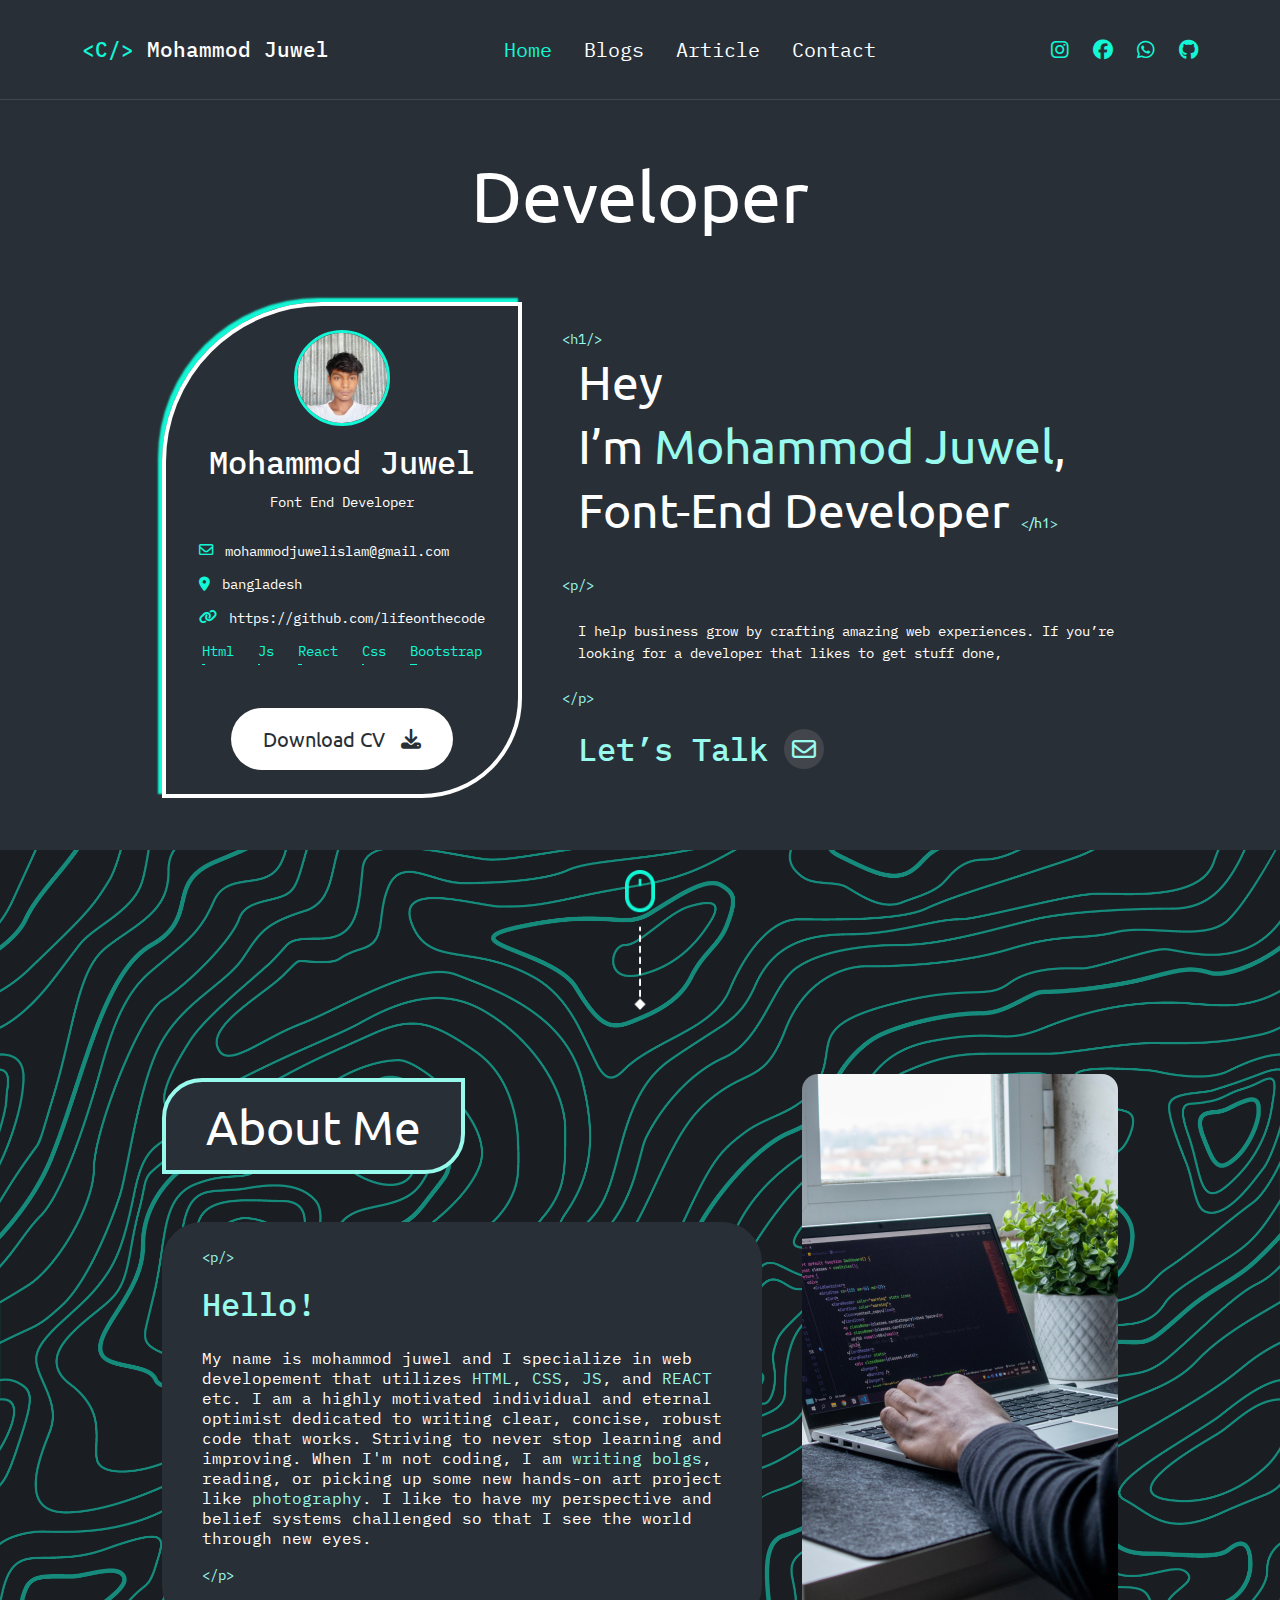
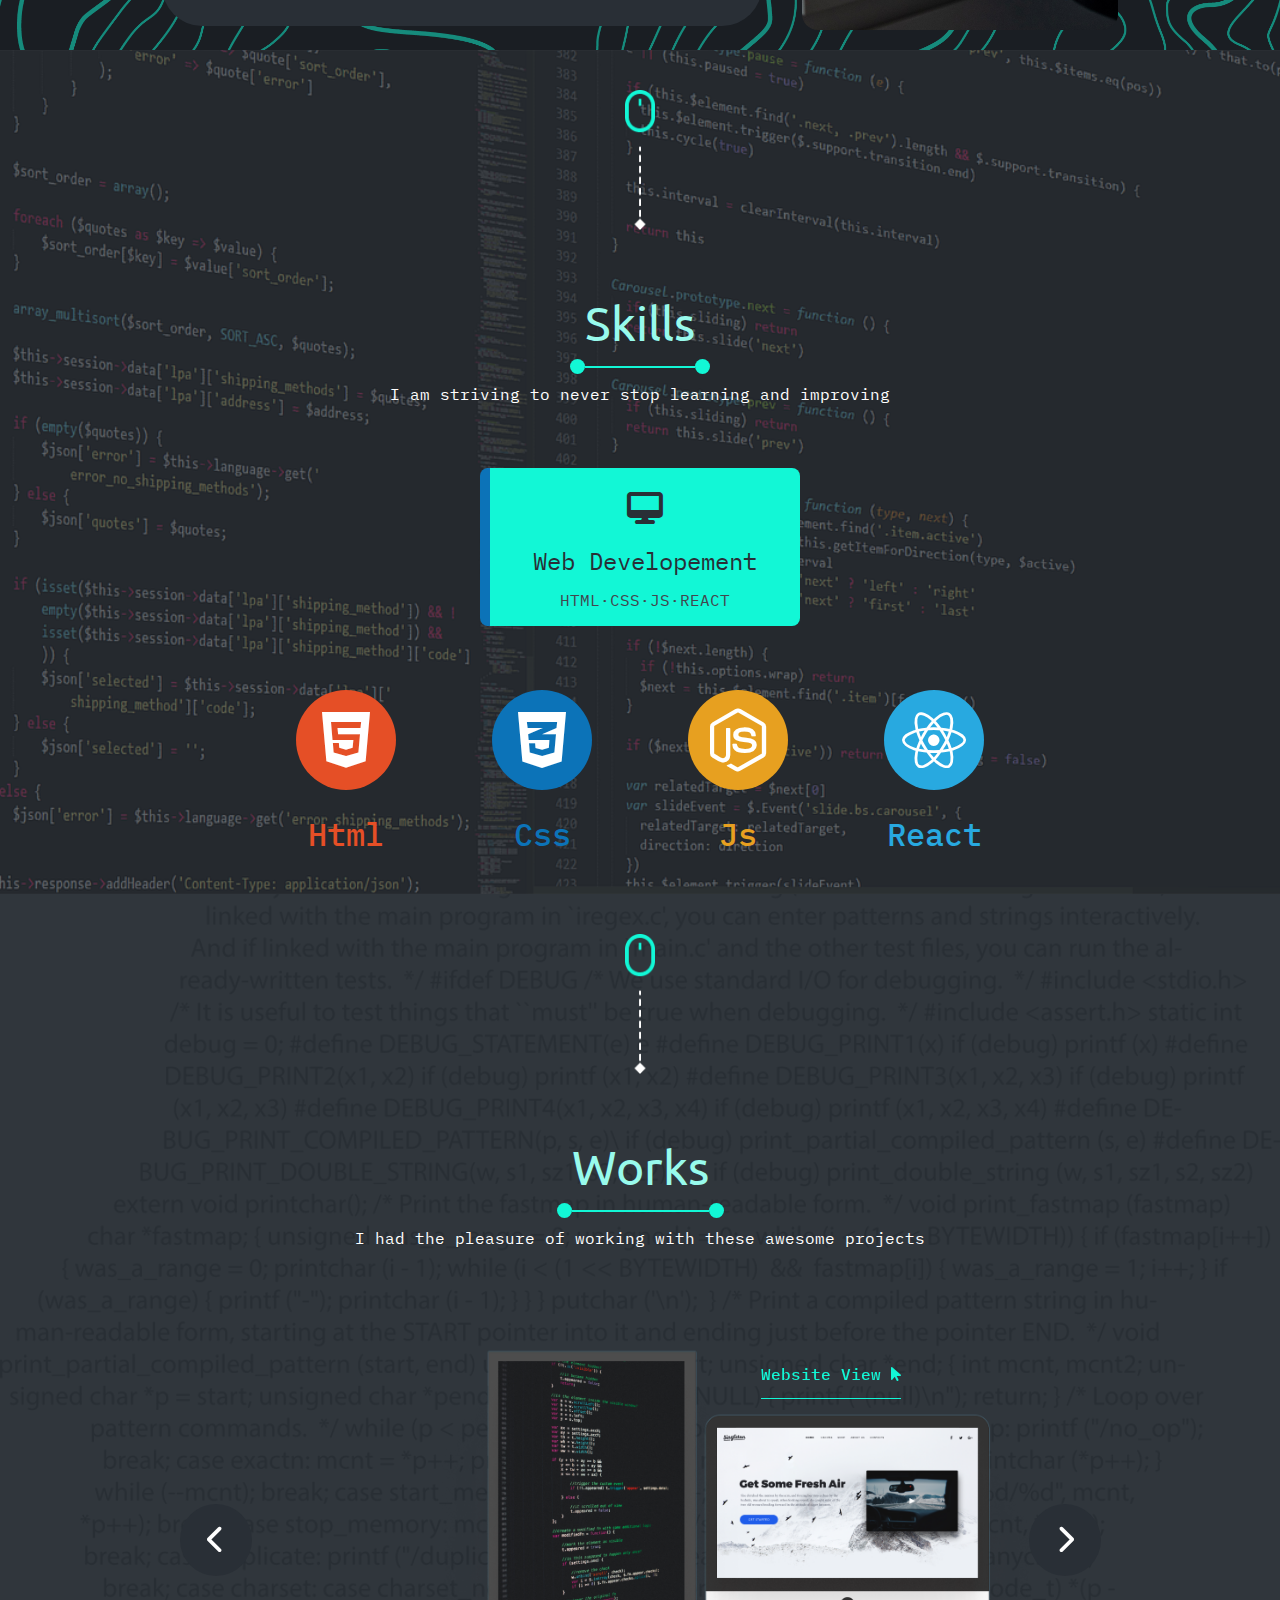
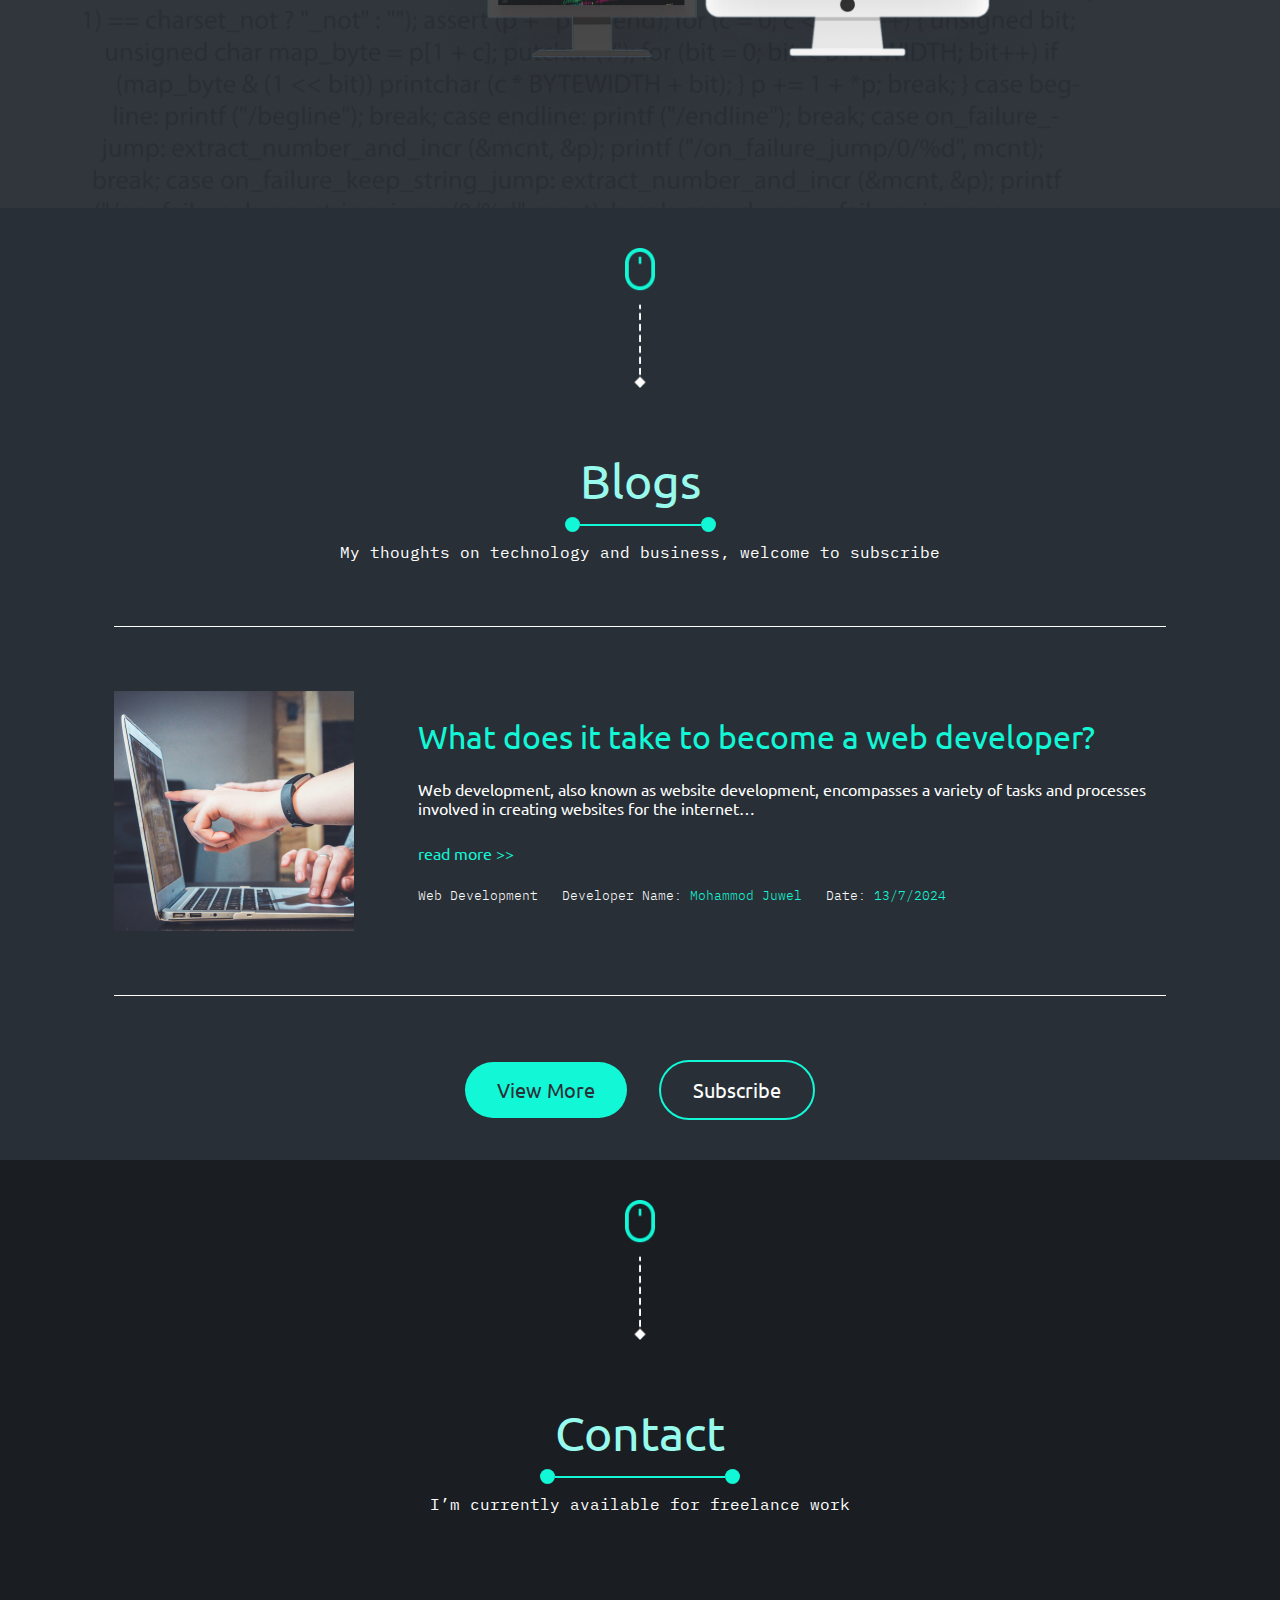
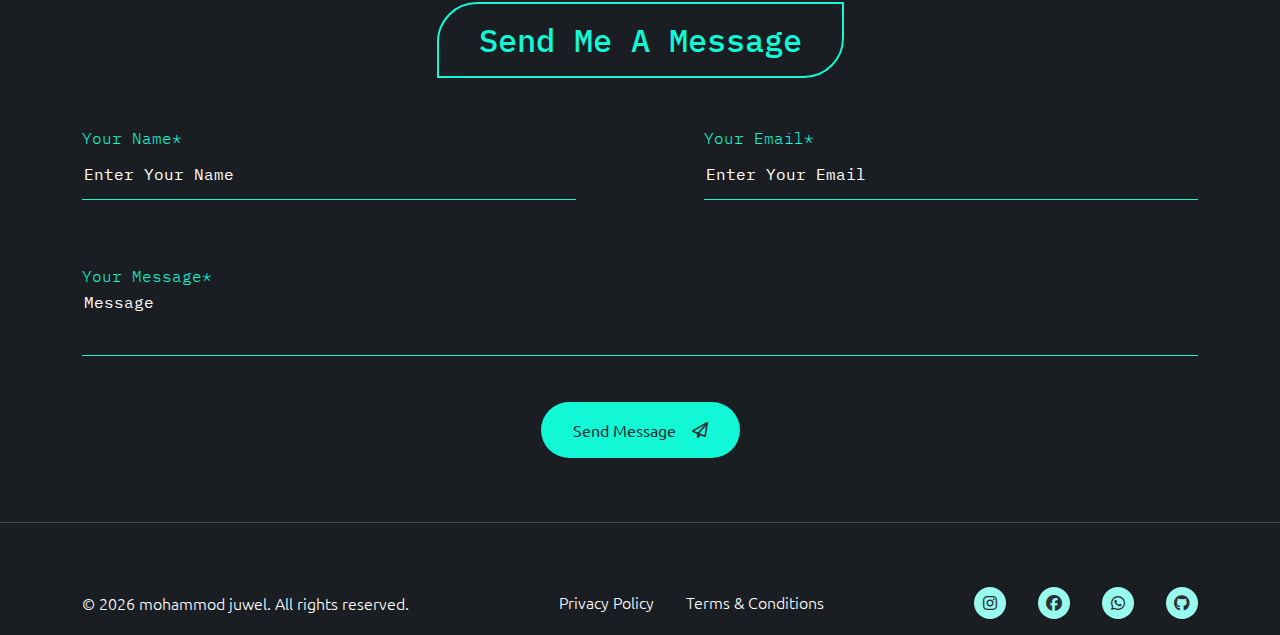
==== index.html @ 6b07f2af "article page created" ====
<!DOCTYPE html>
<html lang="en">
<head>
    <meta charset="UTF-8">
    <meta name="viewport" content="width=device-width, initial-scale=1.0">
    <title>lifeonthecode | home</title>

    <!-- css inlucde  -->
    <link rel="stylesheet" href="assets/css/bootstrap.min.css">
    <link rel="stylesheet" href="assets/css/fontawesome.min.css">
    <link rel="stylesheet" href="assets/css/owl.carousel.min.css">
    <link rel="stylesheet" href="assets/css/style.css">
    <link rel="stylesheet" href="assets/css/responsive.css">
</head>
<body>

    <!-- mobile menu  -->
    <div class="mobile_menu_container d-block d-md-none" id="moble_menu_container">
        <div class="menu">
            <button id="mobile_menu_close"><i class="fa-solid fa-xmark"></i></button>
            <nav>
                <menu class="mobile_menu">
                    <li><a href="index.html" class="nav_link">Home</a></li>
                    <li><a href="blog.html" class="nav_link">Blogs</a></li>
                    <li><a href="article.html" class="nav_link">Aticle</a></li>
                    <li><a href="contact.html" class="nav_link">Contact</a></li>
                </menu>
            </nav>
        </div>

        <div class="mobile_social_icons">
            <a href="#"><i class="fa-brands fa-instagram"></i> <span>instagram</span></a>
            <a href="#"><i class="fa-brands fa-facebook"></i> <span>facebook</span></a>
            <a href="#"><i class="fa-brands fa-whatsapp"></i> <span>whatsapp</span></a>
            <a href="#"><i class="fa-brands fa-github"></i> <span>github</span></a>
        </div>

    </div>


    <!-- header section  -->
    <header class="header_section">
        <div class="container">
            <div class="header_container d-flex align-items-center justify-content-between">
                <div class="logo">
                    <a href="index.html">&lt;c/&gt <span>mohammod juwel</span></a>
                </div>
                <!-- desktop menu  -->
                <nav class="d-none d-md-block">
                    <menu class="menu_items" id="menu_items">
                        <li><a href="index.html" class="nav_link">Home</a></li>
                        <li><a href="blog.html" class="nav_link">Blogs</a></li>
                        <li><a href="article.html" class="nav_link">Article</a></li>
                        <li><a href="contact.html" class="nav_link">Contact</a></li>
                    </menu>
                </nav>
        
                <!-- social icons  -->
                <div class="header_social_icons d-none d-lg-flex">
                    <a href="#"><i class="fa-brands fa-instagram"></i> </a>
                    <a href="#"><i class="fa-brands fa-facebook"></i></a>
                    <a href="#"><i class="fa-brands fa-whatsapp"></i></a>
                    <a href="#"><i class="fa-brands fa-github"></i></a>
                </div>

                <!-- menu bar icons  -->
                <div class="menu_bar d-block d-md-none">
                    <button id="menu_bar_icon"><i class="fa-solid fa-bars"></i></button>
                </div>
            </div>
        </div>

    </header>

    <main class="main_layout">

        <!-- banner section  -->
        <section class="banner_section">
            <div class="container">
                <div class="banner_header">
                    <h3>developer</h3>
                </div>

                <div class="banner_container ">
                    <!-- banner wrapper left  -->
                    <div class="banner_left_wrapper">
                        <div class="banner_dev_info">
                            <img src="assets/images/developer/mohammod.jpg" alt="">
                            <h4>mohammod juwel</h4>
                            <h5>Font End Developer</h5>
                        </div>

                        <div class="banner_dev_contact">
                            <ul>
                                <li><a href="#"><i class="fa-regular fa-envelope"></i> <span>mohammodjuwelislam@gmail.com</span></a></li>
                                <li><a href="#"><i class="fa-solid fa-location-dot"></i> <span>bangladesh</span></a></li>
                                <li><a href="#"><i class="fa-solid fa-link"></i> <span>https://github.com/lifeonthecode</span></a></li>
                            </ul>
                        </div>

                        <div class="banner_technology">
                            <ul>
                                <li>html</li>
                                <li>js</li>
                                <li>react</li>
                                <li>css</li>
                                <li>bootstrap</li>
                            </ul>
                        </div>
                        <button>Download CV <i class="fa-solid fa-download"></i></button>
                    </div>

                    <!-- banner wrpper right -->
                    <div class="banner_wrapper_right ">
                        <p>&lt;h1/&gt;</p>
                        <div class="banner_dev_right_info">
                            <h3>Hey <br>
                                I’m <span>mohammod juwel</span>,<br>
                                Font-End Developer <span class="h1_code">&lt;/h1&gt;</span>
                            </h3>
                        </div>
                        

                        <p>&lt;p/&gt;</p>
                        <div class="banner_dev_right_info">
                            <p>I help business grow by crafting amazing web experiences. If you’re looking for a developer that likes to get stuff done,</p>
                        </div>
                        <p>&lt;/p&gt;</p>

                        <a href="#">let’s talk <span><i class="fa-regular fa-envelope"></i></span></a>
                    </div>
                </div>
            </div>
        </section>

        <!-- about section  -->
        <section class="about_section">
            <div class="container">
                <div class="section_header">
                    <img src="assets/images/icon/Scroll.png" alt="">
                </div>
                <div class="about_container">
                    <div class="about_text_wrapper">
                        <button>about Me</button>
                        <div class="about_text_inner_wrapper">
                            <p>&lt;p/&gt;</p>
                            <h4>Hello! </h4>
                            <p class="about_description">
                                My name is mohammod juwel and I specialize in web developement that utilizes <span>HTML</span>, <span>CSS</span>, <span>JS</span>, and <span>REACT</span> etc.
                                I am a highly motivated individual and eternal optimist dedicated to writing clear, concise, robust code that works. Striving to never stop learning and improving.
                                When I'm not coding, I am <span>writing bolgs</span>, reading, or picking up some new hands-on art project like <span>photography</span>.
                                I like to have my perspective and belief systems challenged so that I see the world through new eyes.</p>
                                <p>&lt;/p&gt;</p>
                        </div>
                    </div>

                    <!-- about image  -->
                    <div class="about_image_wrapper">
                        <img src="assets/images/about/about.png" alt="about">
                    </div>
                </div>
            </div>
        </section>

        <!-- skills section  -->
        <section class="skill_section">
            <div class="container">
                <div class="section_header">
                    <img src="assets/images/icon/Scroll.png" alt="">
                </div>
                <div class="skill_container">
                    <div class="section_header_title">
                        <h3 class="section_title">Skills</h3>
                        <p class="section_description">I am striving to never stop learning and improving</p>
                    </div>

                    <div class="skill_dev_info">
                        <a href="#"><i class="fa-solid fa-desktop"></i></a>
                        <h4>web developement</h4>
                        <h5>HTML·CSS·JS·REACT</h5>
                    </div>

                    <div class="skill_technology">
                        <ul>
                            <li>
                                <a href="#"><i class="fa-brands fa-html5"></i></a>
                                <h4>html</h4>
                            </li>
                            <li>
                                <a href="#"><i class="fa-brands fa-css3-alt"></i></a>
                                <h4>css</h4>
                            </li>
                            <li>
                                <a href="#"><i class="fa-brands fa-node-js"></i></a>
                                <h4>js</h4>
                            </li>
                            <li>
                                <a href="#"><i class="fa-brands fa-react"></i></a>
                                <h4>react</h4>
                            </li>
                        </ul>
                    </div>
                </div>
            </div>
        </section>


        <!-- work section  -->
        <section class="work_section">
            <div class="container">
                <div class="section_header">
                    <img src="assets/images/icon/Scroll.png" alt="">
                </div>

                <div class="section_header_title">
                    <h3 class="section_title">Works</h3>
                    <p class="section_description">I had the pleasure of working with these awesome projects</p>
                </div>

                <!-- slider container  -->
                <div class="slider_container">
                    <div class="owl-carousel owl-theme">
                        <div class="item slider_item">
                            <img src="assets/images/work/desktop.png" alt="">
                            <a href="#">website view <i class="fa-solid fa-arrow-pointer"></i></a>
                        </div>
                        <div class="item slider_item">
                            <img src="assets/images/work/desktop.png" alt="">
                            <a href="#">website view <i class="fa-solid fa-arrow-pointer"></i></a>
                        </div>
                    </div>
                </div>
            </div>
        </section>

        <!-- blog section  -->
        <section class="blog_section">
            <div class="container">
                <div class="section_header">
                    <img src="assets/images/icon/Scroll.png" alt="">
                </div>

                <div class="section_header_title">
                    <h3 class="section_title">Blogs</h3>
                    <p class="section_description">My thoughts on technology and business, welcome to subscribe</p>
                </div>

                <div class="blog_container">
                    <div class="blog_wrapper">
                        <div class="blog_image">
                            <img src="assets/images/blog/blog.png" alt="">
                        </div>
                        <div class="blog_text">
                            <h4>What does it take to become a web developer?</h4>
                            <p>Web development, also known as website development, encompasses a variety of tasks and processes involved in creating websites for the internet…</p>
                            <a href="blog.html">read more >></a>
                            <div class="blog_dev_info">
                                <ul>
                                    <li>web development</li>
                                    <li>developer name: <span>mohammod juwel</span></li>
                                    <li>date: <span>13/7/2024</span></li>
                                </ul>
                            </div>
                        </div>
                    </div>

                    <div class="blog_btn_box">
                        <a href="blog.html">view more</a>
                        <button class="subscribe_btn">subscribe</button>
                    </div>
                </div>
            </div>
        </section>


        <!-- contact section  -->
        <section class="contact_section">
            <div class="container">
                <div class="section_header">
                    <img src="assets/images/icon/Scroll.png" alt="">
                </div>

                <div class="section_header_title">
                    <h3 class="section_title">Contact</h3>
                    <p class="section_description">I’m currently available for freelance work</p>
                </div>

                <div class="form_container">
                    <h3 class="form_title">Send me a message</h3>
                    <form action="">
                        <div class="input_container">
                            <div class="input_controller">
                                <label for="name">your name*</label>
                                <input type="text" id="name" placeholder="Enter your name">
                            </div>
                            <div class="input_controller">
                                <label for="email">your email*</label>
                                <input type="email" id="email" placeholder="Enter your email">
                            </div>
                        </div>
                        <div class="text_area">
                            <label for="message">your message*</label>
                            <textarea name="message" id="message" placeholder="message"></textarea>
                        </div>

                        <div class="submit_btn">
                            <button type="submit">send message <i class="fa-regular fa-paper-plane"></i></button>
                        </div>
                    </form>
                </div>
            </div>
        </section>

    </main>


    <!-- footer section  -->
    <footer class="footer_section">
        <div class="container">
            <div class="footer_container">
                <div class="footer_wrapper">
                    <p class="copyright">© <span id="current_year"></span> mohammod juwel. All rights reserved.</p>
                </div>

                <div class="footer_wrapper">
                    <div class="footer_menu">
                        <ul>
                            <li><a href="#">Privacy Policy</a></li>
                            <li><a href="#">Terms & Conditions</a></li>
                        </ul>
                    </div>
                </div>

                <div class="footer_wrapper">
                    <div class="footer_social_icons">
                        <a href="#"><i class="fa-brands fa-instagram"></i></a>
                        <a href="#"><i class="fa-brands fa-facebook"></i></a>
                        <a href="#"><i class="fa-brands fa-whatsapp"></i></a>
                        <a href="#"><i class="fa-brands fa-github"></i></a>
                    </div>
                </div>
            </div>
        </div>
    </footer>

    
</body>

<script src="assets/js/jquery-3.7.1.min.js"></script>
<script src="assets/js/bootstrap.bundle.min.js"></script>
<script src="assets/js/owl.carousel.min.js"></script>
<script src="assets/js/slider.js"></script>
<script src="assets/js/main.js"></script>
</html>
---- assets/css/style.css ----
/* google font  */
@import url('https://fonts.googleapis.com/css2?family=IBM+Plex+Mono:ital,wght@0,100;0,200;0,300;0,400;0,500;0,600;0,700;1,100;1,200;1,300;1,400;1,500;1,600;1,700&family=Ubuntu:ital,wght@0,300;0,400;0,500;0,700;1,300;1,400;1,500;1,700&display=swap');

ul, menu {
    list-style: none;
    padding: 0px;
    margin: 0px;
}

button {
    border: transparent;
    cursor: pointer;
    background-color: transparent;
}

a {
    text-decoration: none;
}

p, h1, h2, h3, h4, h5, h6 {
    margin: 0rem;
    padding: 0rem;
}



body {
    font-family: "IBM Plex Mono", monospace;
}

:root {
    /* color  */
    --color_1:#292F36;
    --color_2: #fff;
    --color_3:#98FAEC;
    --color_4:#12F7D6;
    --color_5:#98FAEC;
    --color_6:#E54F26;
    --color_7:#0C73B8;
    --color_8:#E7A020;

    /* font family  */
    --f_ubuntu:"Ubuntu", sans-serif;

    /* border color  */
    --bd_color_1:#43454D;

    /* padding  */
    --pt: 40px;
    --pb: 40px;
    --px: 80px;
    --py: 40px;
}


/* common css  */
.section_header {
    position: relative;
    z-index: 3;
    text-align: center;
    margin-bottom: 4rem;
}
.section_header img {
    width: auto;
    height: 140px;
    object-fit: cover;
}

.section_header_title {
    text-align: center;
    margin-bottom: 4rem;
    position: relative;
    z-index: 3;
}

.section_title {
    font-size: 3rem;
    font-weight: 400;
    font-family: var(--f_ubuntu);
    color: var(--color_3);
    text-transform: capitalize;
    line-height: 3.5rem;
    border-bottom: 2px solid var(--color_4);
    display: inline-block;
    padding-bottom: 1rem;
    position: relative;
    margin-bottom: 1rem;
}

.section_title::after {
    position: absolute;
    content: "";
    bottom: -8px;
    left: -15px;
    width: 15px;
    height: 15px;
    background-color: var(--color_4);
    border-radius: 100%;
}
.section_title::before {
    position: absolute;
    content: "";
    bottom: -8px;
    right: -15px;
    width: 15px;
    height: 15px;
    background-color: var(--color_4);
    border-radius: 100%;
    
}

.section_description {
    font-size: 1rem;
    font-weight: 400;
    color: var(--color_2);
    line-height: 1.25rem;
}

.subscribe_btn {
    padding: 1rem 2rem;
    border: 2px solid var(--color_4);
    border-radius: 2rem;
    font-size: 1.25rem;
    font-weight: 400;
    color: var(--color_2);
    text-transform: capitalize;
    line-height: 1.5rem;
    font-family: var(--f_ubuntu);
    display: inline-block;
}


/* mobile menu  */
.menu_bar button {
    font-size: 1.5rem;
    color: var(--color_2);
    cursor: pointer;
}

.mobile_menu_container {
    position: fixed;
    top: 0px;
    left: -500px;
    width: 0%;
    height: 100vh;
    background-color: var(--color_1);
    padding: 1.25rem;
    z-index: 17;
    transition: all .5s ease;
    overflow: hidden;
}

.mobile_menu_container.active {
    left: 0px;
    width: 100%;
    overflow: visible;
}

.menu button {
    position: absolute;
    top: 2rem;
    right: -5rem;
    font-size: 0rem;
    color: var(--color_2);
    cursor: pointer;
    padding: 1rem;
    animation: close 4s infinite;
    transition: all .3s;
    transition-delay: 2s;
    background-color: transparent;
    border: transparent;
}

.menu button.active {
    right: 1.25rem;
    font-size: 1.5rem;
}

@keyframes close {
    0% {
        color: var(--color_2);
    }
    10% {
        color: var(--color_3);
    }
    30% {
        color: var(--color_4);
    }
    50% {
        color: var(--color_5);
    }
    70% {
        color: var(--color_6);
    }
    80% {
        color: var(--color_7);
    }
    100% {
        color: var(--color_8);
    }
}

.mobile_menu  {
    border-bottom: 1px solid var(--color_2);
    padding-bottom: 1.5rem;
    margin-bottom: 2rem;
}

.mobile_menu li a {
    font-size: 1.25rem;
    font-weight: 400;
    color: var(--color_2);
    text-transform: capitalize;
    padding: 1rem 0rem;
    display: block;
}


.mobile_social_icons {
    display: flex;
    align-items: center;
    flex-wrap: wrap;
    gap: 1.5rem;
}
.mobile_social_icons a {
    font-size: 1.25rem;
    color: var(--color_4);
    display: inline-block;
    border-bottom: 1px solid var(--color_4);

}

.mobile_social_icons a span {
    color: var(--color_2);
    text-transform: capitalize;
}




/* header section  */
.header_section {
    position: sticky;
    top: 0px;
    left: 0px;
    width: 100%;
    height: 100px;
    background-color: var(--color_1);
    display: flex;
    align-items: center;
    z-index: 10;
    border-bottom: 1px solid var(--bd_color_1);
}



.header_section .logo a {
    font-size: 1.3rem;
    font-weight: 500;
    color: var(--color_4);
    text-transform: capitalize;
    display: block;
}
.header_section .logo a span {
    color: var(--color_2);
}


.menu_items {
    display: flex;
    align-items: center;
    column-gap: 2rem;
}
.menu_items li a {
    font-size: 1.25rem;
    font-weight: 400;
    color: var(--color_2);
    text-transform: capitalize;
    

}

.nav_link.active{
    color: var(--color_4);
}

.header_social_icons {
    display: flex;
    align-items: center;
    gap: 1.5rem;
}

.header_social_icons a {
    font-size: 1.25rem;
    color: var(--color_4);
    display: inline-block;
}


/* banner section  */
.banner_section {
    width: 100%;
    min-height: 750px;
    background-color: var(--color_1);
    display: flex;
    align-items: center;
}


.banner_header {
    text-align: center;
    margin-bottom: 4rem;
}
.banner_header h3 {
    font-size: 4.5rem;
    font-weight: 400;
    font-family: var(--f_ubuntu);
    color: var(--color_2);
    text-transform: capitalize;
}

.banner_container {
    padding: 0rem var(--px);
    display: grid;
    grid-template-columns: 360px auto;
    align-items: center;
    column-gap: 2.5rem;
}



.banner_left_wrapper {
    height: auto;
    padding: 1.5rem;
    border: 4px solid var(--color_2);
    border-radius: 160px 0px 100px 0px;
    box-shadow: -4px -4px 2px var(--color_4);
    display: flex;
    flex-direction: column;
    align-items: center;
    justify-content: center;
}

.banner_left_wrapper .banner_dev_info {
    margin-bottom: 2rem;
    text-align: center;
}

.banner_left_wrapper .banner_dev_info  img{
    width: 96px;
    height: 96px;
    object-fit: cover;
    border-radius: 100%;
    border: 3px solid var(--color_4);
}

.banner_left_wrapper .banner_dev_info h4 {
    font-size: 2rem;
    font-weight: 500;
    color: var(--color_2);
    line-height: 2.5rem;
    text-transform: capitalize;
    margin-top: 1rem;
}
.banner_left_wrapper .banner_dev_info h5 {
    font-size: .9rem;
    font-weight: 400;
    color: var(--color_2);
    line-height: .9rem;
    text-transform: capitalize;
    margin-top: .8rem;
}

.banner_dev_contact ul li a {
    font-size: .9rem;
    font-weight: 400;
    color: var(--color_4);
    line-height: 1.1rem;
    display: flex;
    align-items: center;
    column-gap: .8rem;
    margin-bottom: 1rem;
}
.banner_dev_contact ul li a span {
    color: var(--color_2);

}

.banner_dev_contact ul li:last-child a {
    margin-bottom: 0rem;
}

.banner_technology {
    margin-top: 1rem;
}

.banner_technology ul {
    display: flex;
    align-items: center;
    column-gap: 1.5rem;
    flex-wrap: wrap;
}

.banner_technology ul li {
    font-size: .9rem;
    font-weight: 400;
    color: var(--color_4);
    line-height: 1.1rem;
    display: flex;
    align-items: center;
    column-gap: .8rem;
    margin-bottom: 1rem;
    text-transform: capitalize;
    position: relative;
}

.banner_technology ul li::after {
    position: absolute;
    content: "";
    bottom: -5px;
    left: 0px;
    width: 10%;
    height: 1px;
    background-color: var(--color_4);
    transform-origin: left;
    animation: line 4s infinite;
}

@keyframes line {
    0% {
        width: 10%;
    }
    40% {
        width: 60%;
    }
    60% {
        width: 80%;
    }
    100% {
        width: 100%;
    }
}

.banner_left_wrapper button {
    font-size: 1.25rem;
    font-weight: 400;
    font-family: var(--f_ubuntu);
    color: var(--color_1);
    text-transform: capitalize;
    background-color: var(--color_2);
    padding: 1rem 2rem;
    border-radius: 2rem;
    display: flex;
    align-items: center;
    gap: 1rem;
    margin-top: 2rem;
} 


.banner_wrapper_right p {
    font-size: .9rem;
    font-weight: 400;
    color: var(--color_3);
}
.banner_wrapper_right p:nth-child(3) {
    margin-bottom: 1.5rem;
}


.banner_dev_right_info {
    padding-left: 1rem;
}

.banner_dev_right_info h3 {
    font-size: 3rem;
    font-weight: 400;
    font-family: var(--f_ubuntu);
    color: var(--color_2);
    text-transform: capitalize;
    line-height: 4rem;
    margin-bottom: 1.25rem;
}

.banner_dev_right_info h3 span {
    color: var(--color_3);
}
.banner_dev_right_info h3 span.h1_code {
    font-size: .9rem;
    font-weight: 400;
    color: var(--color_3);
    text-transform: lowercase;
}

.banner_dev_right_info p {
    font-style: 1rem;
    font-weight: 400;
    color: var(--color_2);
    list-style: 1.25rem;
    margin-bottom: 1.5rem;
}


.banner_wrapper_right a {
    font-size: 2rem;
    font-weight: 500;
    color: var(--color_3);
    text-transform: capitalize;
    list-style: 2.5rem;
    display: flex;
    align-items: center;
    column-gap: 1rem;
    margin-top: 1rem;
    padding-left: 1rem;
}

.banner_wrapper_right a span {
    display: block;
    width: 40px;
    height: 40px;
    border-radius: 100%;
    font-size: 1.5rem;
    background-color: #43454D;
    display: flex;
    align-items: center;
    justify-content: center;
}




/* about section  */
.about_section {
    width: 100%;
    min-height: 800px;
    background-color: #1A1E23;
    position: relative;
    display: flex;
    align-items: center;

}
.about_section::before {
    position: absolute;
    content: "";
    top: 0px;
    left: 0px;
    width: 100%;
    height: 100%;
    background-image: url('/assets/images/bg/bg_image_1.jpg.png');
    background-size: cover;
    background-position: center;
    background-repeat: no-repeat;
    opacity: .5;
    z-index: 2;

}



.about_container {
    display: grid;
    grid-template-columns: 600px auto;
    justify-content: space-between;
    align-items: center;
    column-gap: 2.5rem;
    padding: 0rem var(--px);
    position: relative;
    z-index: 3;
}

.about_text_wrapper button {
    font-size: 3rem;
    font-weight: 400;
    font-family: var(--f_ubuntu);
    color: var(--color_2);
    text-transform: capitalize;
    padding: 1rem 2.5rem;
    line-height: 3.5rem;
    border-radius: 40px 0px 40px 0px;
    background-color: var(--color_1);
    border: 4px solid var(--color_3);
}

.about_text_inner_wrapper {
    padding: 1.5rem 2.5rem;
    border-radius: 2.5rem;
    background-color: var(--color_1);
    margin-top: 3rem;
}

.about_text_inner_wrapper p {
    font-size: .9rem;
    font-weight: 400;
    color: var(--color_3);
    margin-bottom: 1rem;
}

.about_text_inner_wrapper h4 {
    font-size: 2rem;
    font-weight: 500;
    color: var(--color_3);
    text-transform: capitalize;
    margin-bottom: 1.5rem;
    line-height: 2.5rem;
}

.about_text_inner_wrapper p.about_description {
    font-size: 1rem;
    font-weight: 400;
    color: var(--color_2);
    line-height: 1.25rem;
}
.about_text_inner_wrapper p.about_description span {
    color: var(--color_3);
}


.about_image_wrapper img {
    min-height: 556px;
    width: 100%;
    object-fit: cover;
    border-radius: 1rem;
}




/* skill section  */
.skill_section {
    width: 100%;
    min-height: 830px;
    background-image: url('/assets/images/bg/skill_imag.jpg.jpg');
    background-size: cover;
    background-position: center;
    background-repeat: no-repeat;
    position: relative;
    display: flex;
    align-items: center;
    padding: var(--py) 0rem;
}
.skill_section::before {
    position: absolute;
    content: "";
    top: 0px;
    left: 0px;
    width: 100%;
    height: 100%;
    opacity: .7;
    background-color: #292F36;
    z-index: 2;

}


.skill_container {
    position: relative;
    z-index: 3;
    display: flex;
    flex-direction: column;
    justify-content: center;
    align-items: center;
}


.skill_dev_info {
    max-width: 320px;
    width: 100%;
    padding: 1rem 1.5rem;
    background-color: var(--color_4);
    border-radius: .5rem .5rem .5rem .5rem;
    display: flex;
    flex-direction: column;
    align-items: center;
    row-gap: .8rem;
    border-left: 10px solid var(--color_7);
    text-align: center;
}


.skill_dev_info a {
    font-size: 2rem;
    color: var(--color_1);
}
.skill_dev_info h4 {
    font-size: 1.5rem;
    font-weight: 400;
    color: var(--color_1);
    text-transform: capitalize;
    line-height: 2rem;
}
.skill_dev_info h5 {
    font-size: 1rem;
    font-weight: 400;
    color: #43454D;
    text-transform: capitalize;
    line-height: 1.25rem;
}

.skill_technology {
    margin-top: 4rem;
}

.skill_technology ul {
    display: flex;
    align-items: center;
    column-gap: 6rem;
}

.skill_technology ul li {
    display: flex;
    flex-direction: column;
    align-items: center;
    justify-content: center;
}

.skill_technology ul li a {
    width: 100px;
    height: 100px;
    background-color: var(--color_6);
    border-radius: 100%;
    display: block;
    font-size: 4rem;
    color: var(--color_2);
    display: flex;
    justify-content: center;
    align-items: center;
}

.skill_technology ul li:nth-child(2) a {
    background-color: var(--color_7);
}
.skill_technology ul li:nth-child(3) a {
    background-color: var(--color_8);
}
.skill_technology ul li:nth-child(4) a {
    background-color: #28A9E0;
}

.skill_technology ul li h4 {
    font-size: 2rem;
    font-weight: 500;
    color: var(--color_6);
    text-transform: capitalize;
    line-height: 2.5rem;
    margin-top: 1.5rem;
}

.skill_technology ul li:nth-child(2) h4 {
    color: var(--color_7);
}
.skill_technology ul li:nth-child(3) h4 {
    color: var(--color_8);
}
.skill_technology ul li:nth-child(4) h4 {
    color: #28A9E0;
}



/* work section  */
.work_section {
    width: 100%;
    min-height: 830px;
    background-image: url('/assets/images/bg/bg_image_2.jpg.png');
    background-size: cover;
    background-position: center;
    background-repeat: no-repeat;
    position: relative;
    display: flex;
    align-items: center;
    padding: var(--py) 0rem;

}
.work_section::before {
    position: absolute;
    content: "";
    top: 0px;
    left: 0px;
    width: 100%;
    height: 100%;
    opacity: 97%;
    background-color: #292F36;
    z-index: 2;

}


.slider_container {
    position: relative;
    z-index: 3;
}


.slider_container .owl-carousel.owl-theme.owl-loaded.owl-drag {
    max-width: 921px;
    margin: 0 auto;
}

.slider_container .owl-item.active {
    display: flex;
    justify-content: center;
    align-items: center;
}

.slider_container .slider_item {
    max-width: 620px;
    max-height: 432px;
    position: relative;
}

.slider_container .slider_item img {
    width: 100%;
    height: 100%;
}

.slider_container .slider_item  a {
    position: absolute;
    top: 50px;
    right: 35%;
    transform: translateX(50%);
    font-size: 1rem;
    font-weight: 500;
    color: var(--color_4);
    text-transform: capitalize;
    padding-bottom: .8rem;
    border-bottom: 1px solid var(--color_4);
}

.slider_container .owl-nav {
    display: flex;
    justify-content: space-between;
    align-items: center;
    position: absolute;
    top: 50%;
    left: 0px;
    transform: translatey(-50%);
    width: 100%;
}

.slider_container .owl-nav button {
    width: 72px;
    height: 72px;
    background: #292F36 !important;
    border-radius: 100%;
    font-size: 1.8rem !important;
    color: var(--color_2) !important;
}



/* blog section  */
.blog_section {
    width: 100%;
    min-height: 830px;
    background-color: var(--color_1);
    position: relative;
    display: flex;
    align-items: center;
    padding: var(--py) 0rem;

}

.blog_container {
    display: flex;
    flex-direction: column;
    align-items: center;
    justify-content: center;
}

.blog_wrapper {
    display: flex;
    align-items: center;
    gap: 4rem;
    padding: 4rem 0rem;
    border-top: 1px solid var(--color_2);
    border-bottom: 1px solid var(--color_2);
    max-width: 1052px;
    width: 100%;
}

.blog_text h4 {
    font-size: 2rem;
    font-weight: 400;
    font-family: var(--f_ubuntu);
    color: var(--color_4);
    line-height: 2.4rem;
    margin-bottom: 1.5rem;
}
.blog_text p {
    font-size: 1rem;
    font-weight: 400;
    font-family: var(--f_ubuntu);
    color: var(--color_2);
    line-height: 1.2rem;
    margin-bottom: 1.5rem;
}
.blog_text a {
    font-size: 1rem;
    font-weight: 400;
    font-family: var(--f_ubuntu);
    color: var(--color_4);
    line-height: 1.2rem;
    margin-bottom: 1.5rem;
    display: inline-block;
}

.blog_dev_info ul {
    display: flex;
    align-items: center;
    gap: 1.5rem;
}
.blog_dev_info ul li {
    font-size: .8rem;
    font-weight: 300;
    color: var(--color_2);
    line-height: 1rem;
    text-transform: capitalize;

}

.blog_dev_info ul li span {
    color: var(--color_4);
}


.blog_btn_box {
    display: flex;
    align-items: center;
    gap: 2rem;
    margin-top: 4rem;
}

.blog_btn_box a {
    padding: 1rem 2rem;
    border-radius: 2rem;
    background-color: var(--color_4);
    font-size: 1.25rem;
    font-weight: 400;
    color: var(--color_1);
    text-transform: capitalize;
    line-height: 1.5rem;
    font-family: var(--f_ubuntu);
    display: inline-block;
}




/* contact section  */
.contact_section {
    width: 100%;
    min-height: 830px;
    background-color: #1A1E23;
    position: relative;
    display: flex;
    align-items: center;
    padding: var(--py) 0rem;

}

.form_container {
    display: flex;
    flex-direction: column;
    justify-content: center;
    align-items: center;
}

.form_container form {
    max-width: 1120px;
    width: 100%;
}

.form_container .form_title {
    font-size: 2rem;
    font-weight: 500;
    color: var(--color_4);
    text-transform: capitalize;
    line-height: 2.5rem;
    padding: 1rem 2.5rem;
    border-radius: 2.5rem 0rem 2.5rem 0rem;
    border: 2px solid var(--color_4);
    margin-bottom: 3rem;
    margin-top: 1.5rem;
}

.input_container {
    display: grid;
    grid-template-columns: repeat(2, 1fr);
    align-items: center;
    column-gap: 8rem;
    margin-bottom: 4rem;
}


.input_controller label {
    font-size: 1rem;
    font-weight: 300;
    color: var(--color_4);
    text-transform: capitalize;
    display: block;
}
.input_controller input {
    font-size: 1rem;
    color: var(--color_2);
    border: transparent;
    background-color: transparent;
    outline: none;
    border-bottom:1px solid var(--color_4);
    width: 100%;
    height: 50px;
}
::placeholder {
    font-size: 1rem;
    color: var(--color_2);
    text-transform: capitalize;
}
:-moz-placeholder {
    font-size: 1rem;
    color: var(--color_2);
    text-transform: capitalize;
}


.text_area {
    width: 100%;
}
.text_area label {
    font-size: 1rem;
    font-weight: 300;
    color: var(--color_4);
    text-transform: capitalize;
    display: block;
}

.text_area textarea {
    font-size: 1rem;
    color: var(--color_2);
    border: transparent;
    background-color: transparent;
    outline: none;
    border-bottom: 1px solid var(--color_4);
    width: 100%;
    height: 68px;
    resize: none;
}

.submit_btn {
    display: flex;
    align-items: center;
    justify-content: center;
    margin-top: 2.5rem;
    margin-bottom: 1.5rem;
}

.submit_btn button {
    font-size: var(--color_1);
    font-weight: 400;
    font-family: var(--f_ubuntu);
    color: var(--color_1);
    line-height: 1.5rem;
    text-transform: capitalize;
    background-color: var(--color_4);
    padding: 1rem 2rem;
    border-radius: 2rem;
    display: flex;
    align-items: center;
    gap: 1rem;
}




/* footer section  */
.footer_section {
    background-color: #1A1E23;
    padding: 4rem 0rem 1rem 0rem;
    border-top: 1px solid #43454D;
}

.footer_container {
    /* display: grid;
    grid-template-columns: repeat(3 ,1fr); */
    display: flex;
    align-items: center;
    justify-content: space-between;
}

.copyright {
    font-size: 1rem;
    font-weight: 300;
    font-family: var(--f_ubuntu);
    color: var(--color_2);
}


.footer_menu ul {
    display: flex;
    align-items: center;
    gap: 2rem;
}

.footer_menu ul li a {
    font-size: 1rem;
    font-weight: 300;
    font-family: var(--f_ubuntu);
    color: var(--color_2);
    text-transform: capitalize;
}

.footer_social_icons {
    display: flex;
    align-items: center;
    gap: 2rem;
}

.footer_social_icons a {
    font-size: 1rem;
    color: var(--color_1);
    padding: .5rem;
    background-color: var(--color_3);
    border-radius: 3rem;
    width: 2rem;
    height: 2rem;
    display: flex;
    align-items: center;
    justify-content: center;
}
---- assets/css/responsive.css ----
/* // X-Large devices (large desktops, less than 1400px) */
@media (max-width: 1399.98px) {
    
}


/* // Large devices (desktops, less than 1200px) */
@media (max-width: 1199.98px) {

}

/* // Medium devices (tablets, less than 992px) */
@media (max-width: 991.98px) {
    .banner_section {
        padding: 2.5rem 0rem;
    }
    .banner_container {
        padding: 0rem 0rem;
        grid-template-columns: repeat(1, 1fr);
        justify-content: center;
        align-items: center;
        row-gap: 2.5rem;
    }

    .banner_left_wrapper {
        margin: 0rem auto;
        min-width: 500px;
    }

    .footer_container {
        justify-content: center;
        flex-wrap: wrap;
        row-gap: 1.5rem;
    }
}



/* // Small devices (landscape phones, less than 768px) */
@media (max-width: 767.98px) { 
    .banner_section {
        padding: 2.5rem 0rem;
    }
    .banner_container {
        padding: 0rem 0rem;
        grid-template-columns: repeat(1, 1fr);
        justify-content: center;
        align-items: center;
        row-gap: 2.5rem;
    }

    .banner_left_wrapper {
        margin: 0rem auto;
        min-width: 100%;
    }

    .about_section {
        padding: 2.5rem 0rem ;
    }
    .about_container {
        grid-template-columns: repeat(1, 1fr);
        justify-content: center;
        row-gap: 2.5rem;
        padding: 0rem;
    }

    .skill_technology ul {
        flex-wrap: wrap;
        row-gap: 2rem;
        justify-content: center;
    }

    .blog_wrapper {
        flex-direction: column;
    }

    .blog_image {
        width: 100%;
    }
    .blog_image img {
        width: 100%;
        height: 100%;
        object-fit: cover;
    }

    .slider_container .owl-nav button {
        width: 45px !important;
        height: 45px !important;
        font-size: 1.25rem !important;
    }

    .footer_container {
        justify-content: center;
        flex-direction: column;
        row-gap: 1.5rem;
    }
}


/* // X-Small devices (portrait phones, less than 576px) */
@media (max-width: 575.98px) { 

    .section_header {
        margin-bottom: 3rem;
    }

    .section_header_title {
        margin-bottom: 3rem;
    }


    .banner_section {
        padding: 2.5rem 0rem;
    }
    .banner_container {
        grid-template-columns: repeat(1 ,1fr);
    }

    .banner_left_wrapper {
        padding: .8rem;
        margin: 0rem auto 2.5rem auto;
        min-width: min-content;
    }

    .banner_header h3 {
        font-size: 3.5rem;
        font-weight: 400;
    }

    .about_section {
        padding: 2.5rem 0rem;
    }
    .about_container {
        grid-template-columns: repeat(1 ,1fr);
        padding: 0rem;
    }

    .about_text_inner_wrapper {
        margin-bottom: 2.5rem;
    }

    .skill_technology ul {
        flex-wrap: wrap;
        row-gap: 2rem;
        justify-content: center;
    }


    .slider_container .slider_item  a {
        top: 16px;
        right: 32%;
    }


    .slider_container .owl-nav button {
        width: 40px;
        height: 40px;
        font-size: 1rem !important;
    }


    .work_section {
        width: 100%;
        min-height: auto;
    }

    .blog_wrapper {
        flex-direction: column;
    }

    .blog_image {
        width: 100%;
    }
    .blog_image img {
        width: 100%;
        height: 100%;
        object-fit: cover;
    }

    .blog_dev_info ul {
        align-items: start;
        flex-direction: column;
        row-gap: 1rem;
    }

    .blog_btn_box {
        flex-wrap: wrap;
        row-gap: 1.5rem;
        justify-content: center;
    }
    .blog_btn_box a {
        display: block;
        width: 100%;
        text-align: center;
    }
    .blog_btn_box button {
        display: block;
        width: 100%;
    }


    .form_container .form_title {
        font-size: 1.2rem;
    }

    .input_container {
        grid-template-columns: repeat(1, 1fr);
    }

    .input_controller {
        margin-bottom: 1rem;
    }
    .input_controller:last-child {
        margin-bottom: 0rem;
    }

    .footer_container {
        flex-direction: column;
        row-gap: 1rem;
    }

    .copyright {
        text-align: center;
    }
}
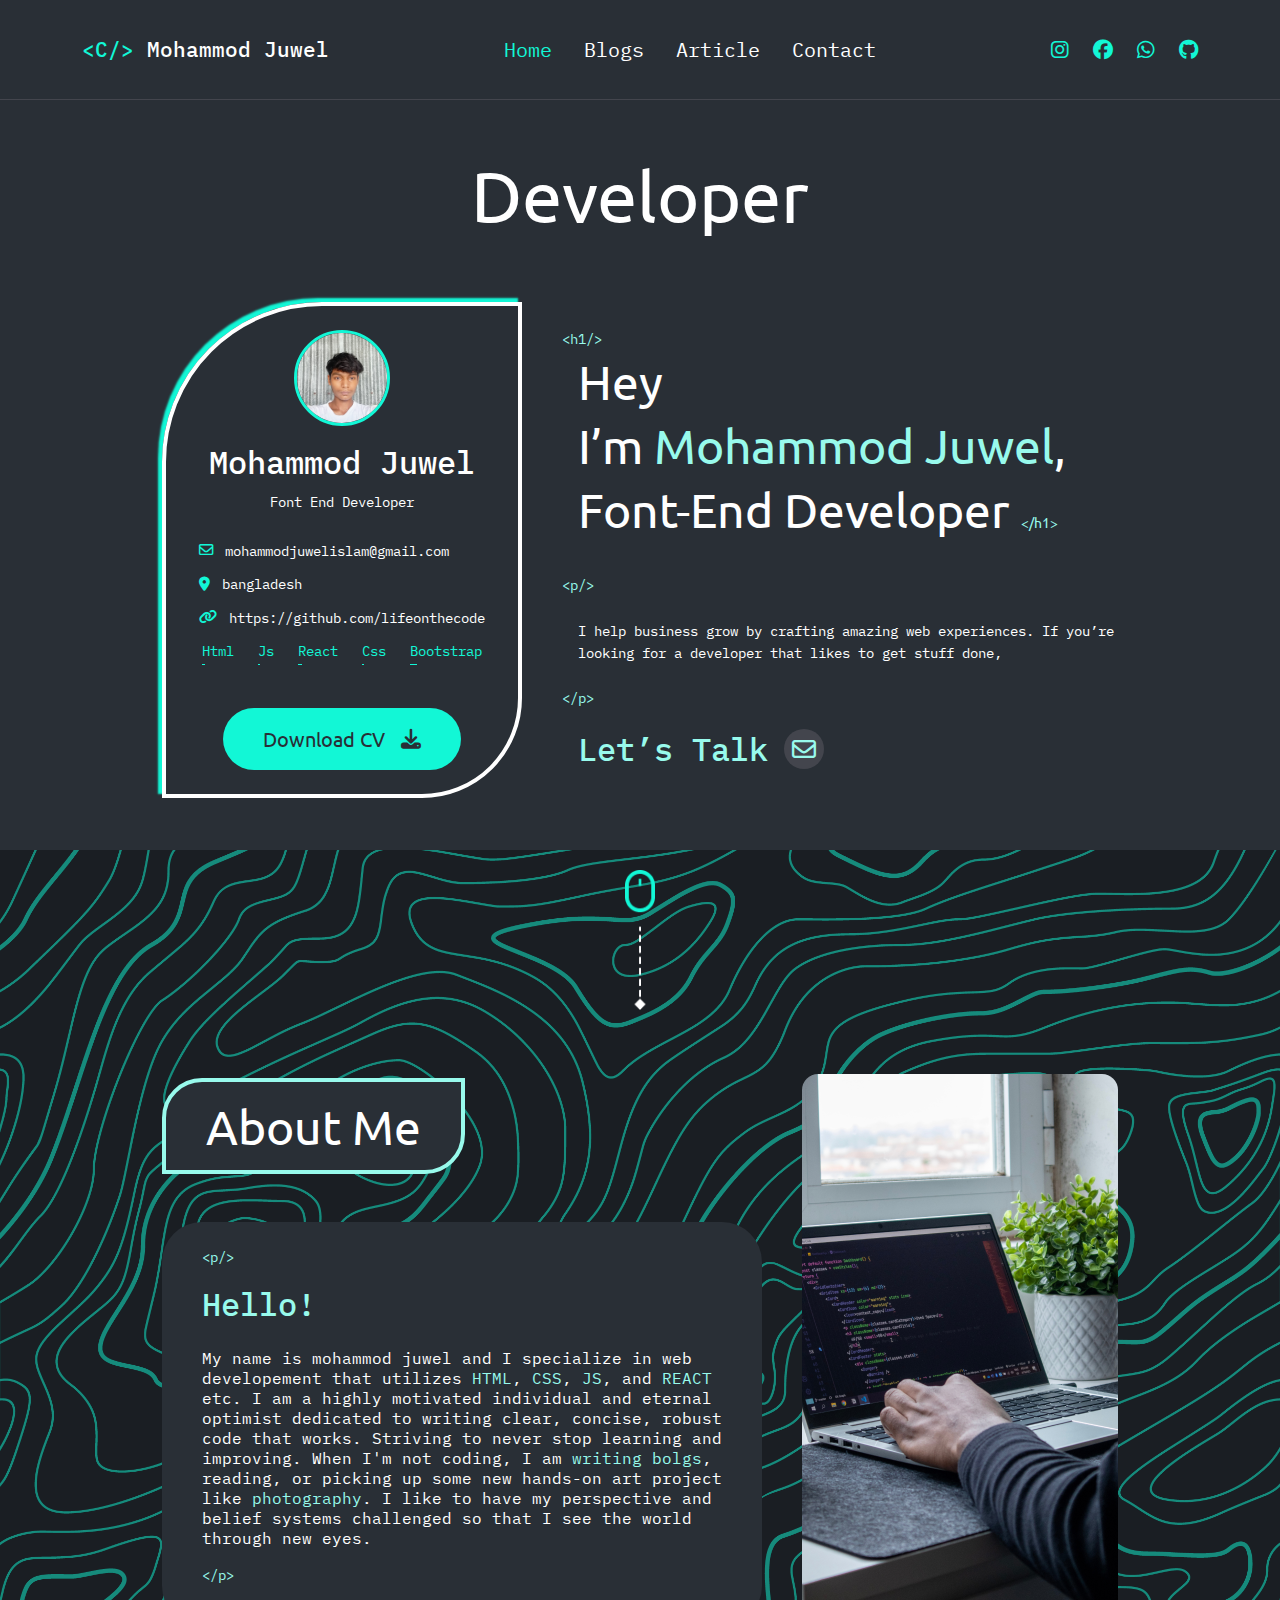
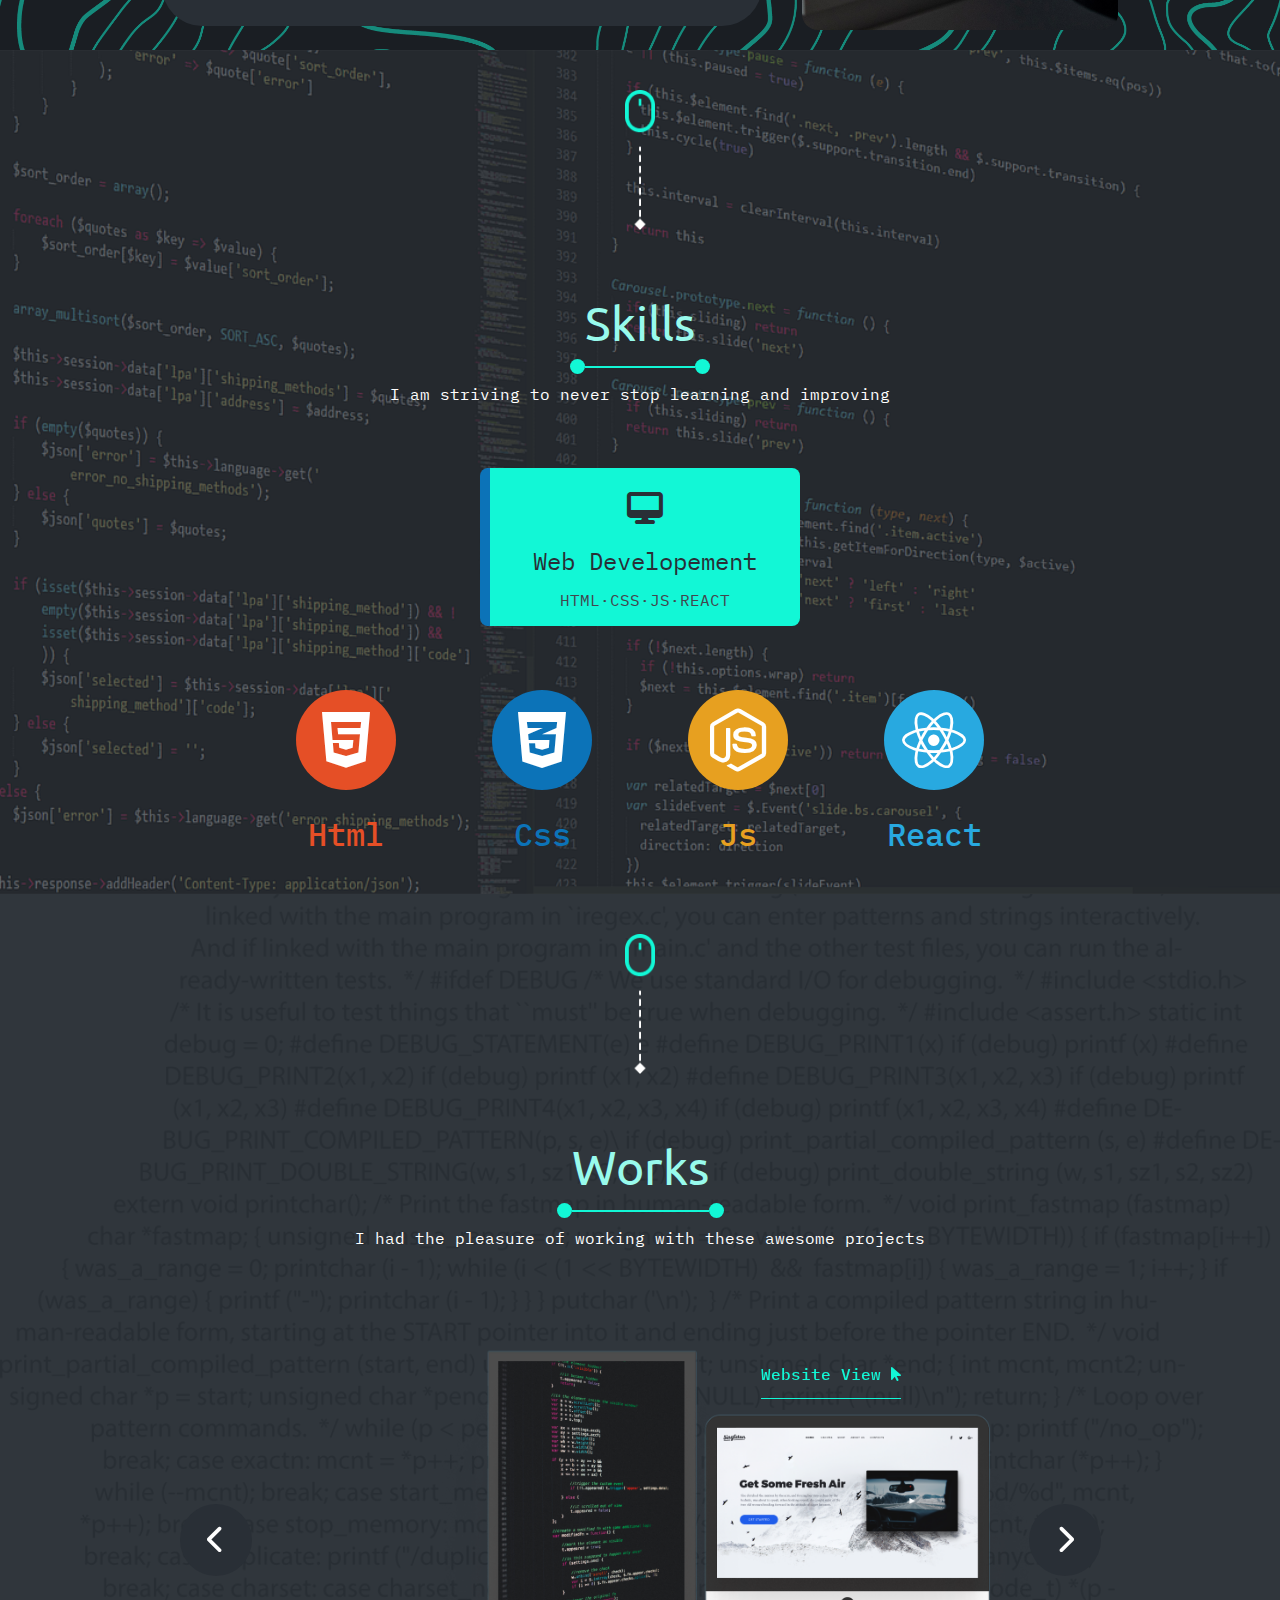
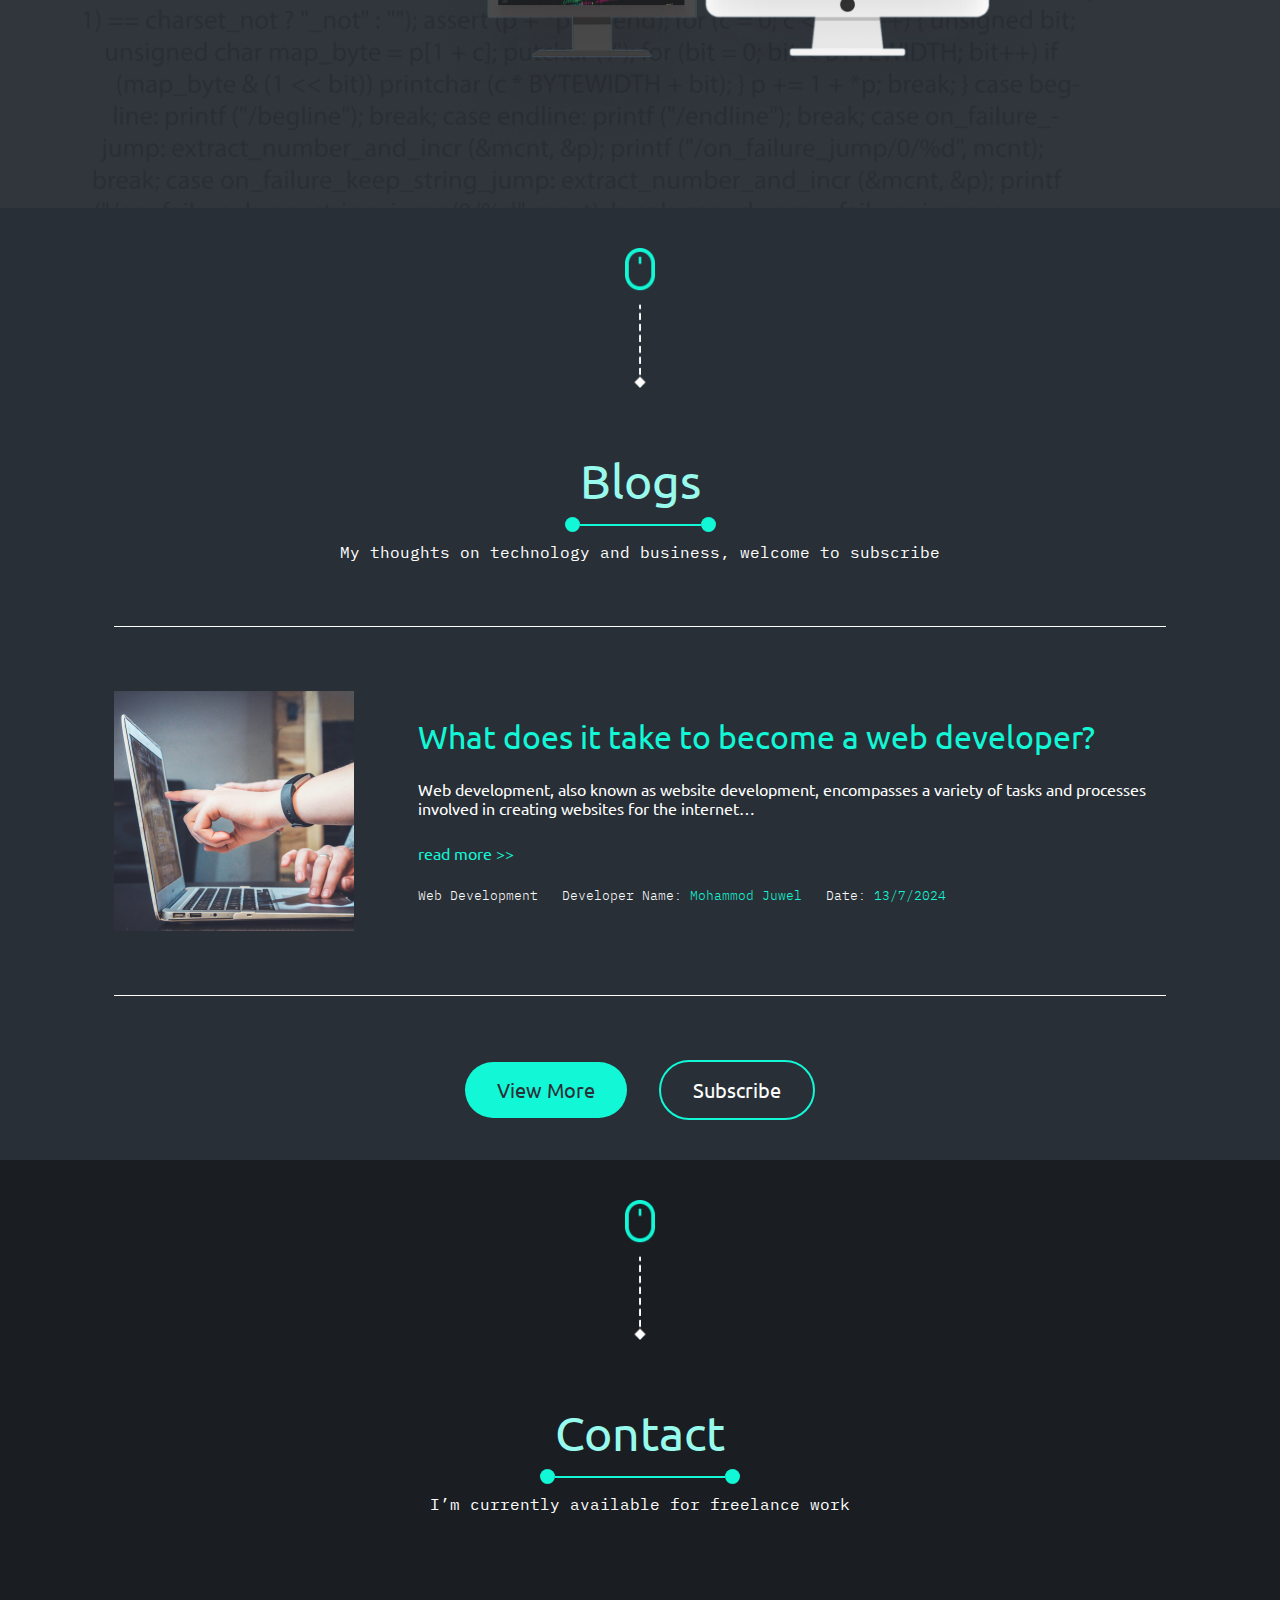
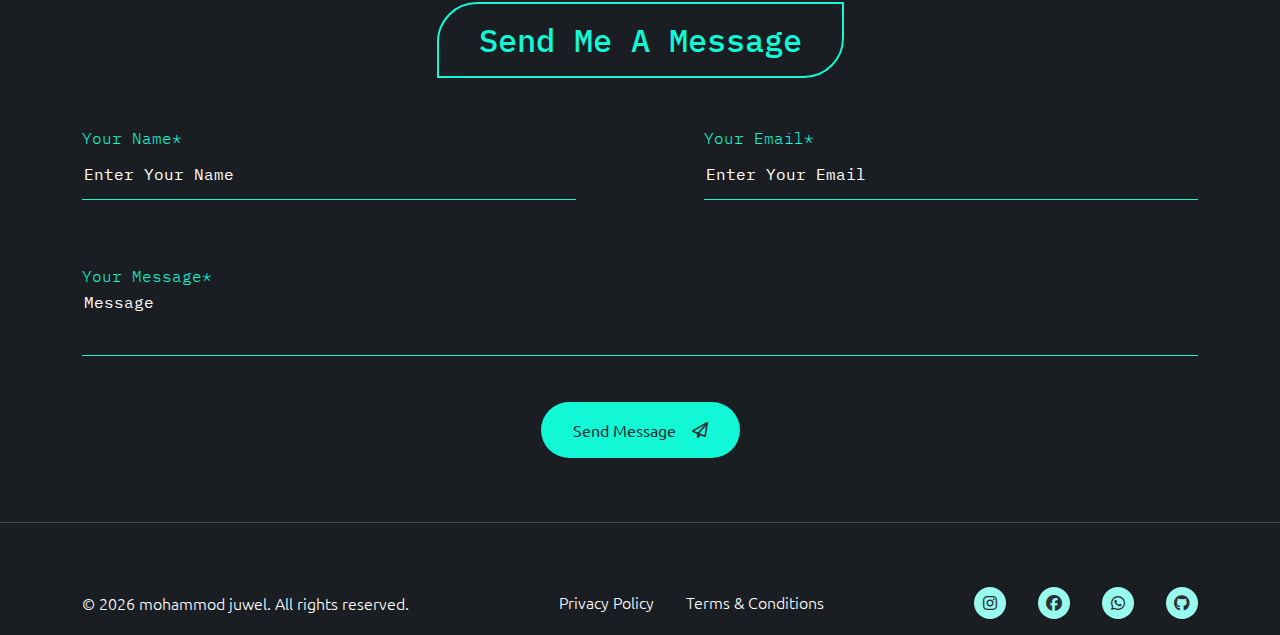
==== commit 5e020be5: "cv download created" ====
--- a/index.html
+++ b/index.html
@@ -3,7 +3,7 @@
 <head>
     <meta charset="UTF-8">
     <meta name="viewport" content="width=device-width, initial-scale=1.0">
-    <title>lifeonthecode | home</title>
+    <title>lifeonthecode | Home</title>
 
     <!-- css inlucde  -->
     <link rel="stylesheet" href="assets/css/bootstrap.min.css">
@@ -107,7 +107,7 @@
                                 <li>bootstrap</li>
                             </ul>
                         </div>
-                        <button>Download CV <i class="fa-solid fa-download"></i></button>
+                        <button id="cv_download">download CV <i class="fa-solid fa-download"></i></button>
                     </div>
 
                     <!-- banner wrpper right -->
@@ -127,7 +127,7 @@
                         </div>
                         <p>&lt;/p&gt;</p>
 
-                        <a href="#">let’s talk <span><i class="fa-regular fa-envelope"></i></span></a>
+                        <a href="contact.html">let’s talk <span><i class="fa-regular fa-envelope"></i></span></a>
                     </div>
                 </div>
             </div>
@@ -265,8 +265,8 @@
                     </div>
 
                     <div class="blog_btn_box">
-                        <a href="blog.html">view more</a>
-                        <button class="subscribe_btn">subscribe</button>
+                        <a href="blog.html" class="subscribe_btn">view more</a>
+                        <button class="subscribe_btn_outline">subscribe</button>
                     </div>
                 </div>
             </div>
--- a/assets/css/style.css
+++ b/assets/css/style.css
@@ -116,7 +116,7 @@
     line-height: 1.25rem;
 }
 
-.subscribe_btn {
+.subscribe_btn_outline {
     padding: 1rem 2rem;
     border: 2px solid var(--color_4);
     border-radius: 2rem;
@@ -128,6 +128,19 @@
     font-family: var(--f_ubuntu);
     display: inline-block;
 }
+.subscribe_btn {
+    padding: 1rem 2rem;
+    border-radius: 2rem;
+    background-color: var(--color_4);
+    font-size: 1.25rem;
+    font-weight: 400;
+    color: var(--color_1);
+    text-transform: capitalize;
+    line-height: 1.5rem;
+    font-family: var(--f_ubuntu);
+    display: inline-block;
+}
+
 
 
 /* mobile menu  */
@@ -441,14 +454,14 @@
     }
 }
 
-.banner_left_wrapper button {
+.banner_left_wrapper > button {
     font-size: 1.25rem;
     font-weight: 400;
     font-family: var(--f_ubuntu);
     color: var(--color_1);
     text-transform: capitalize;
-    background-color: var(--color_2);
-    padding: 1rem 2rem;
+    background-color: var(--color_4);
+    padding: 1rem 2.5rem;
     border-radius: 2rem;
     display: flex;
     align-items: center;
@@ -929,18 +942,6 @@
     margin-top: 4rem;
 }
 
-.blog_btn_box a {
-    padding: 1rem 2rem;
-    border-radius: 2rem;
-    background-color: var(--color_4);
-    font-size: 1.25rem;
-    font-weight: 400;
-    color: var(--color_1);
-    text-transform: capitalize;
-    line-height: 1.5rem;
-    font-family: var(--f_ubuntu);
-    display: inline-block;
-}
 
 
 
--- a/assets/css/responsive.css
+++ b/assets/css/responsive.css
@@ -7,6 +7,9 @@
 /* // Large devices (desktops, less than 1200px) */
 @media (max-width: 1199.98px) {
 
+    .input_container {
+        column-gap: 4rem;
+    }
 }
 
 /* // Medium devices (tablets, less than 992px) */
@@ -89,10 +92,22 @@
         font-size: 1.25rem !important;
     }
 
+    .contact_form_container {
+        flex-direction: column;
+    }
+
+
     .footer_container {
         justify-content: center;
         flex-direction: column;
         row-gap: 1.5rem;
+    }
+
+
+    .google_map #iframe {
+        min-width: 100%;
+        min-height: 300px;
+        object-fit: cover;
     }
 }
 
@@ -198,6 +213,9 @@
         width: 100%;
     }
 
+    .contact_form_container {
+        flex-direction: column;
+    }
 
     .form_container .form_title {
         font-size: 1.2rem;
@@ -222,4 +240,6 @@
     .copyright {
         text-align: center;
     }
+
+    
 }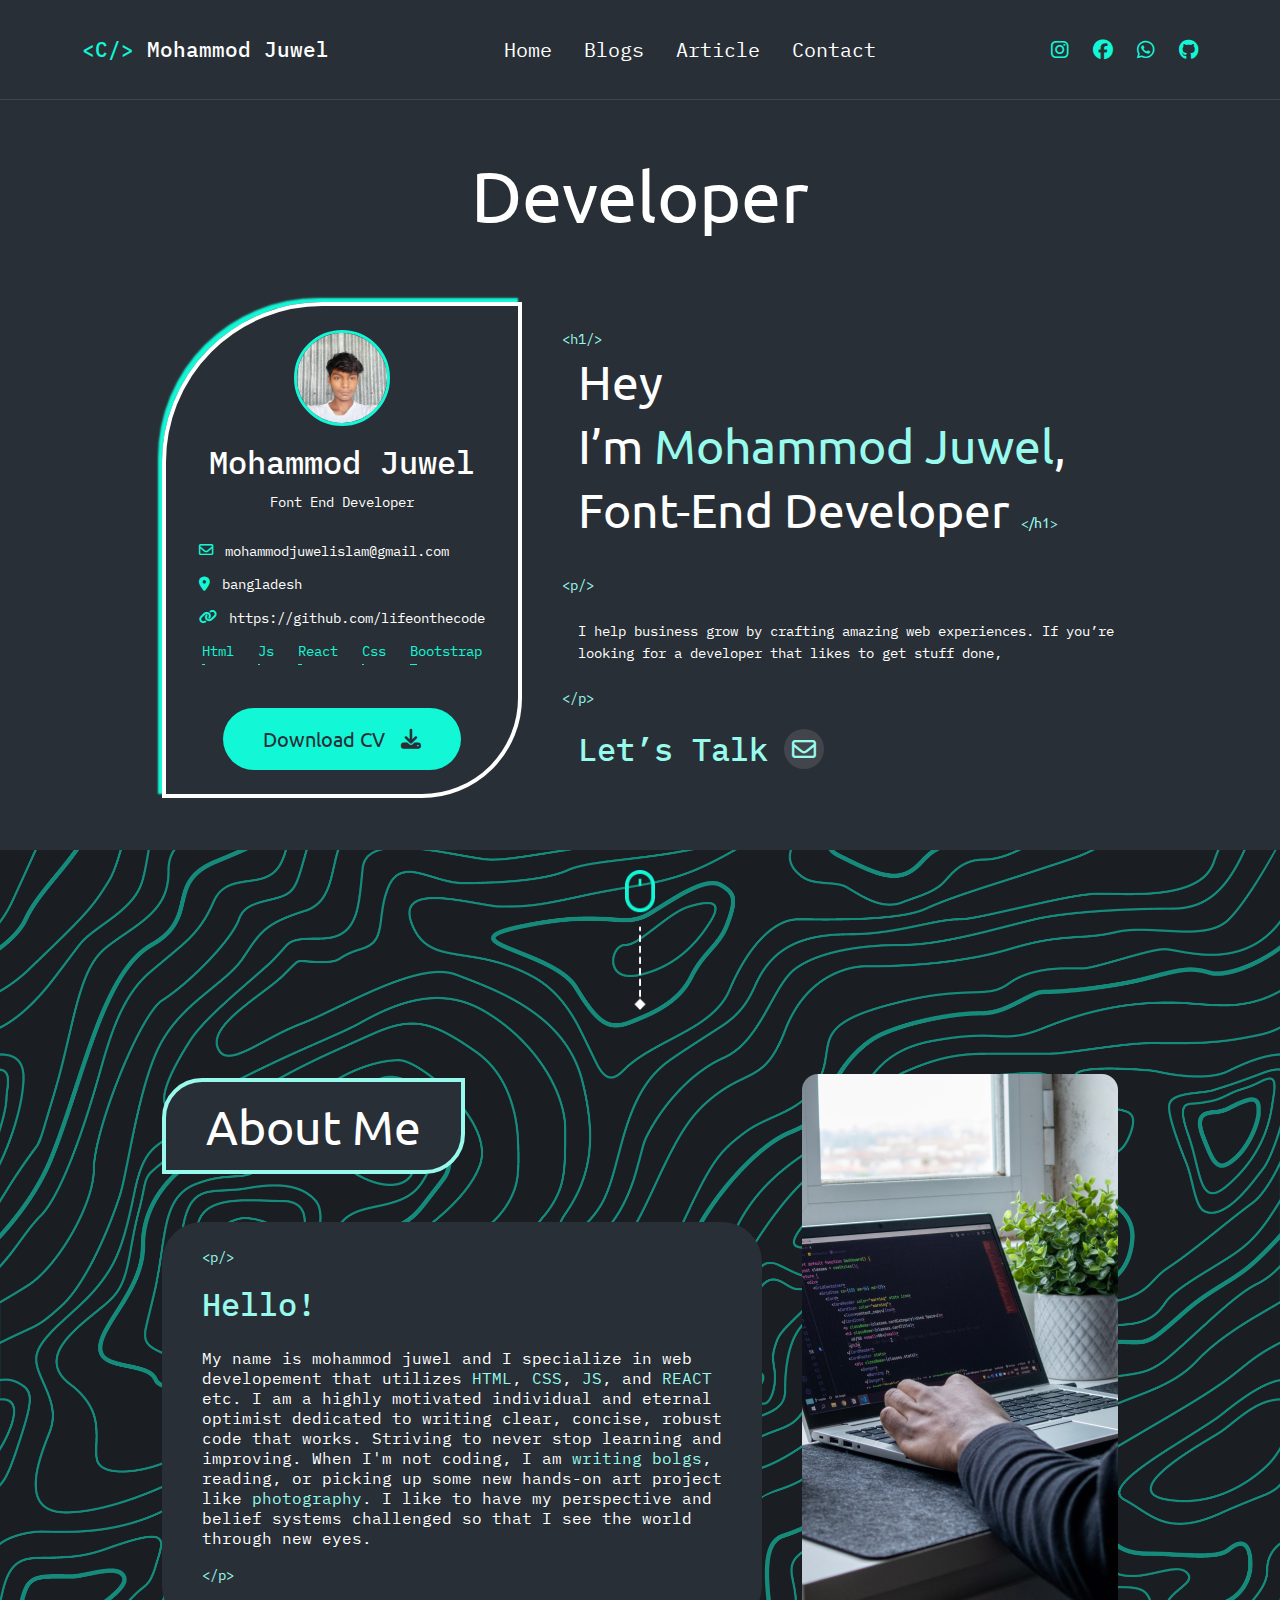
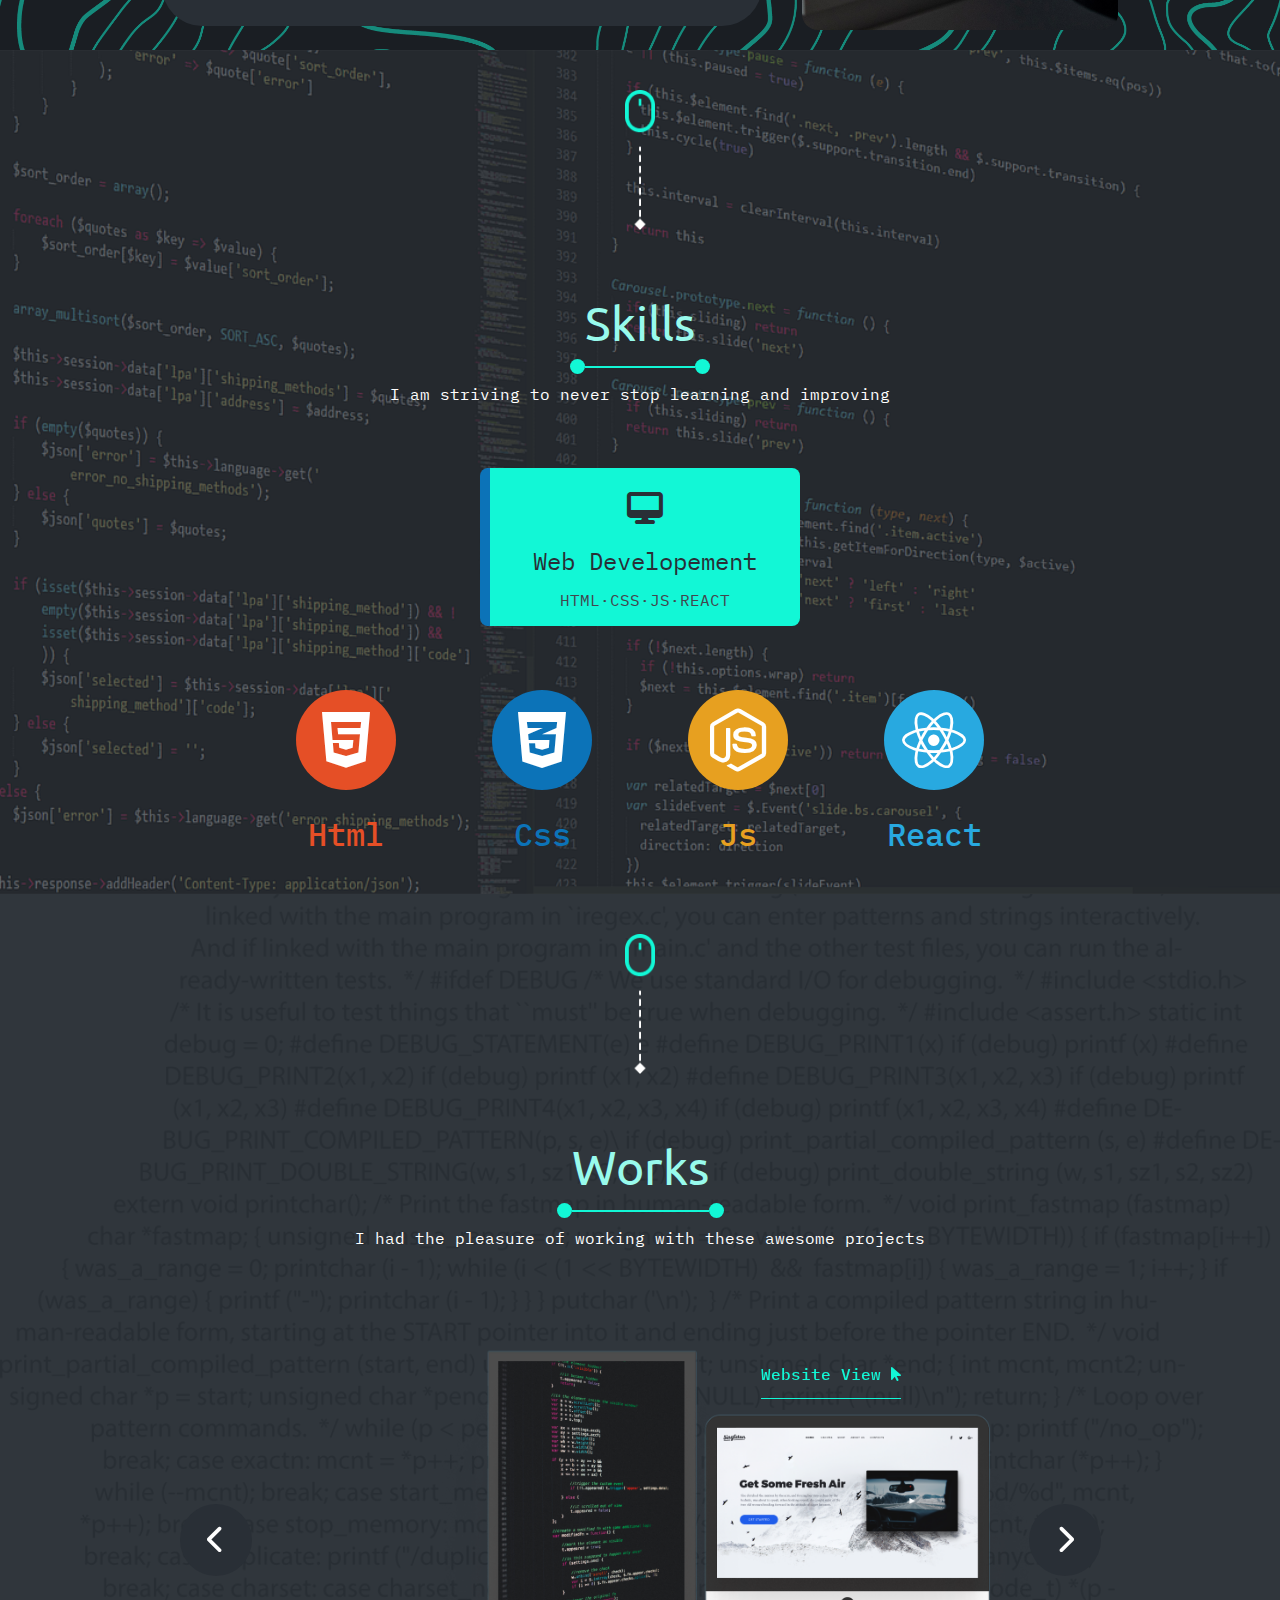
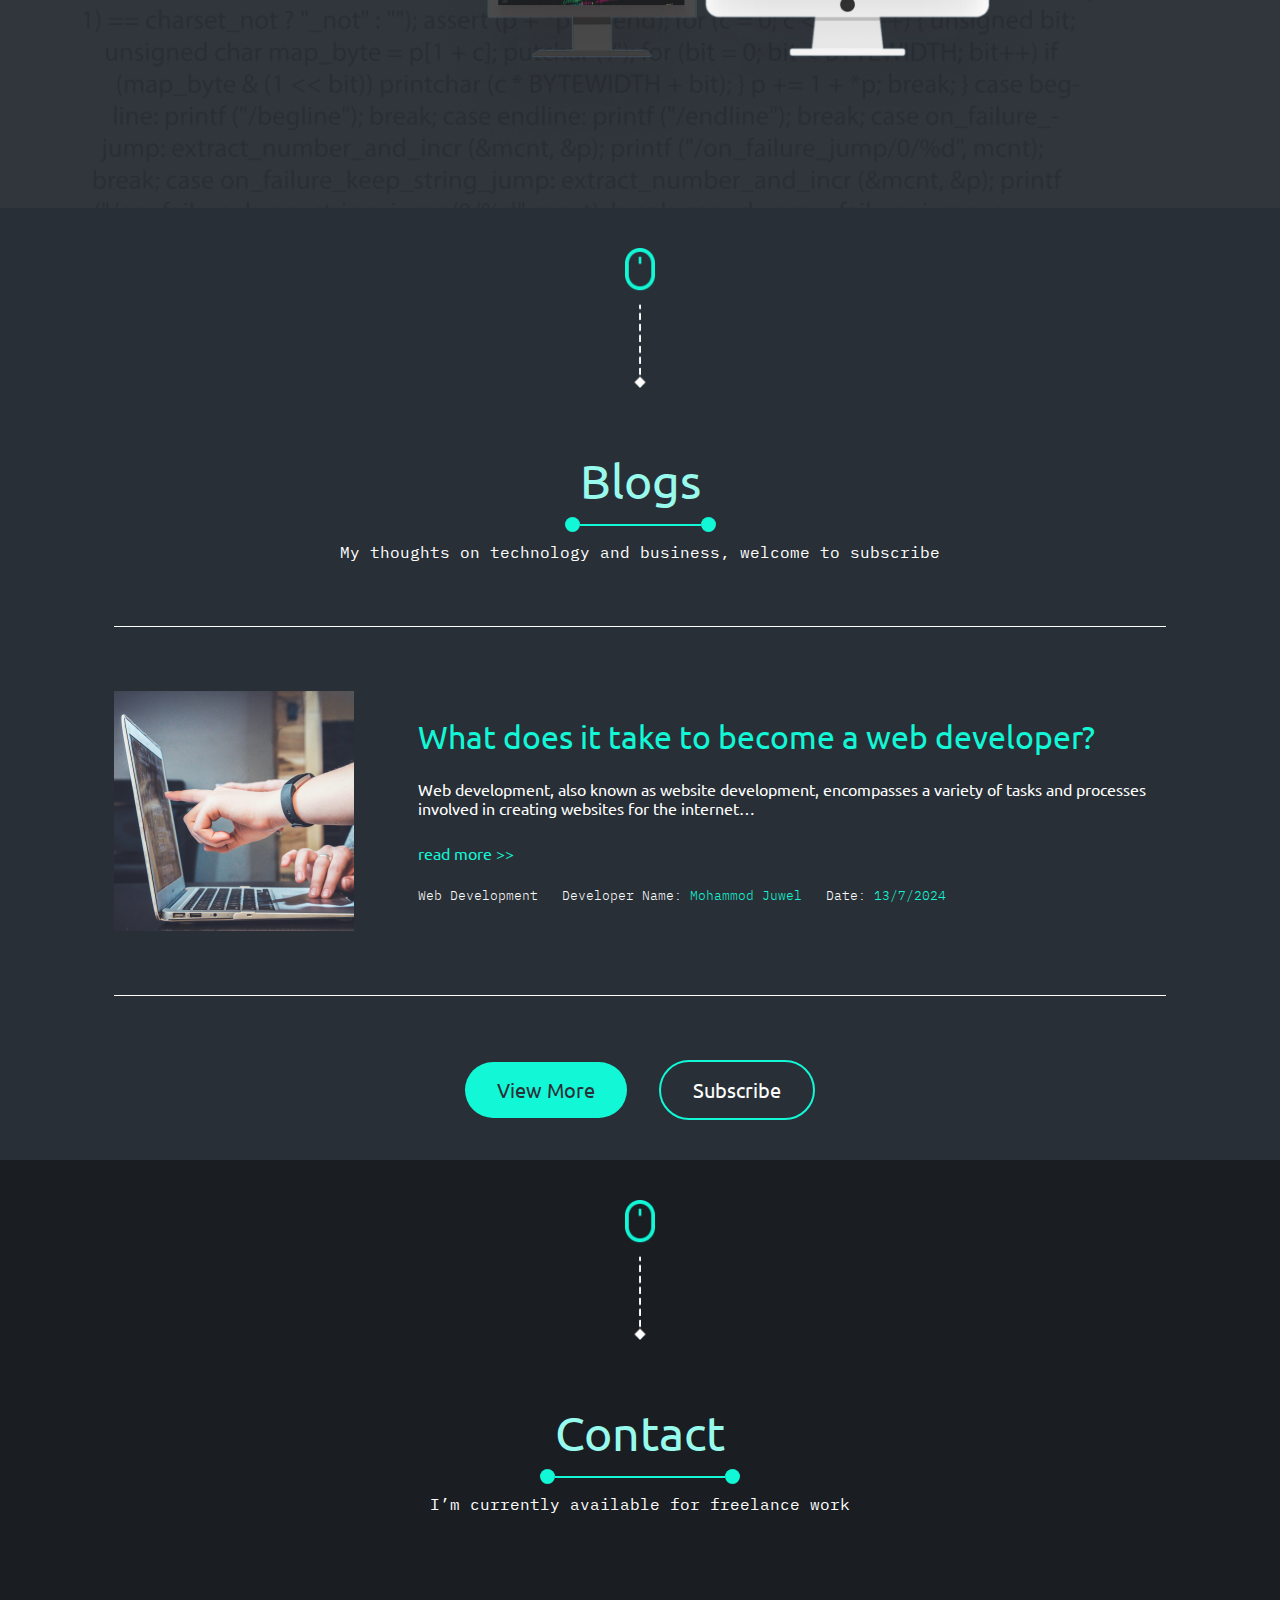
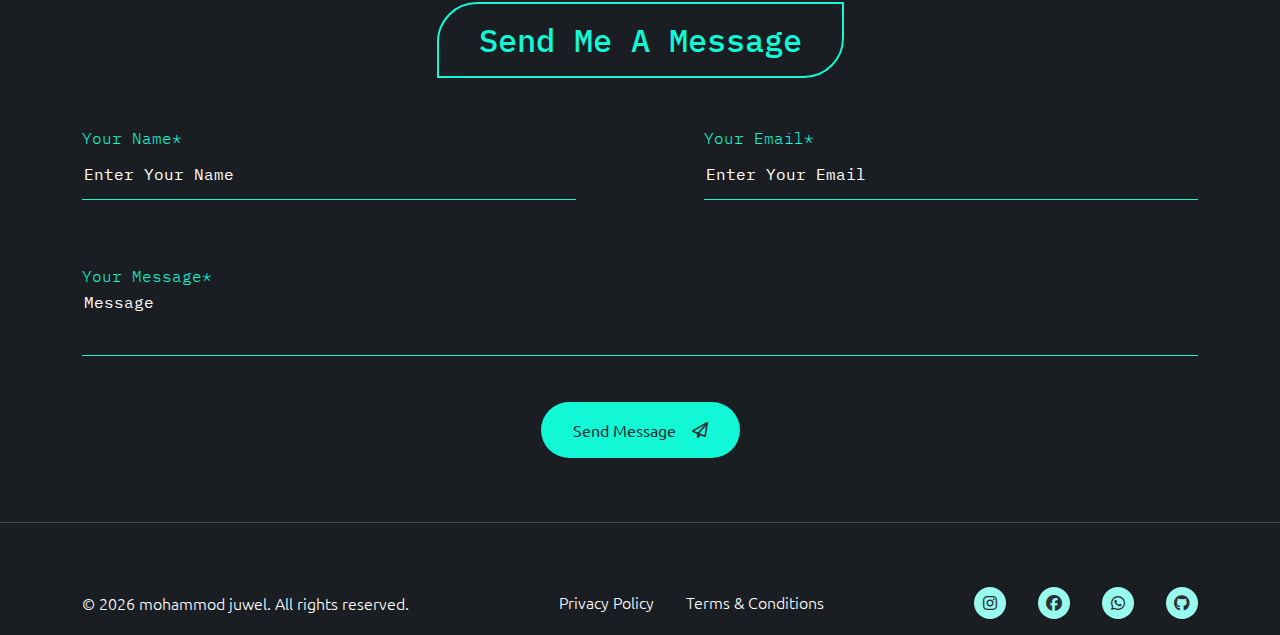
==== commit 1b0e7eb4: "root file add" ====
--- a/index.html
+++ b/index.html
@@ -43,15 +43,15 @@
         <div class="container">
             <div class="header_container d-flex align-items-center justify-content-between">
                 <div class="logo">
-                    <a href="index.html">&lt;c/&gt <span>mohammod juwel</span></a>
+                    <a href="/index.html">&lt;c/&gt <span>mohammod juwel</span></a>
                 </div>
                 <!-- desktop menu  -->
                 <nav class="d-none d-md-block">
                     <menu class="menu_items" id="menu_items">
-                        <li><a href="index.html" class="nav_link">Home</a></li>
-                        <li><a href="blog.html" class="nav_link">Blogs</a></li>
-                        <li><a href="article.html" class="nav_link">Article</a></li>
-                        <li><a href="contact.html" class="nav_link">Contact</a></li>
+                        <li><a href="/" class="nav_link">Home</a></li>
+                        <li><a href="/blog.html" class="nav_link">Blogs</a></li>
+                        <li><a href="/article.html" class="nav_link">Article</a></li>
+                        <li><a href="/contact.html" class="nav_link">Contact</a></li>
                     </menu>
                 </nav>
         
--- a/assets/css/style.css
+++ b/assets/css/style.css
@@ -641,7 +641,7 @@
 .skill_section {
     width: 100%;
     min-height: 830px;
-    background-image: url('/assets/images/bg/skill_imag.jpg.jpg');
+    background-image: url('../images/bg/skill_imag.jpg.jpg');
     background-size: cover;
     background-position: center;
     background-repeat: no-repeat;
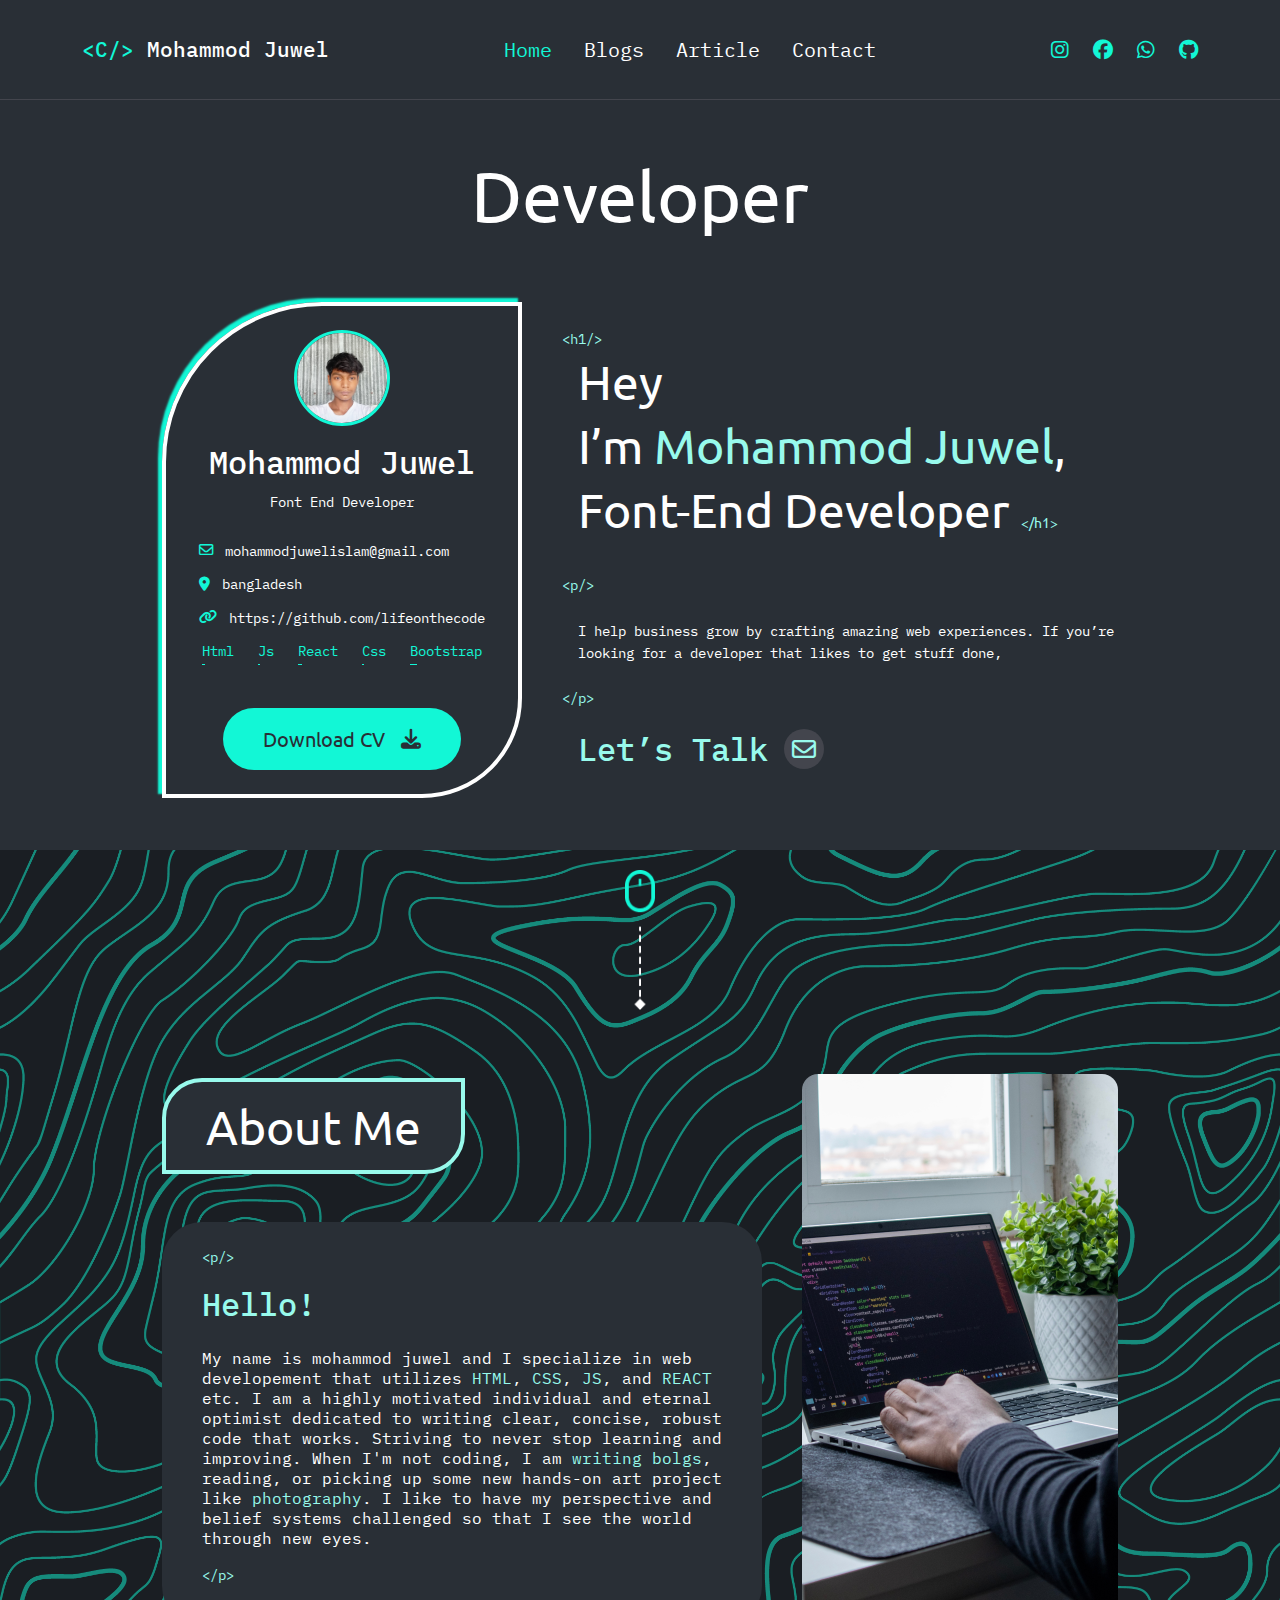
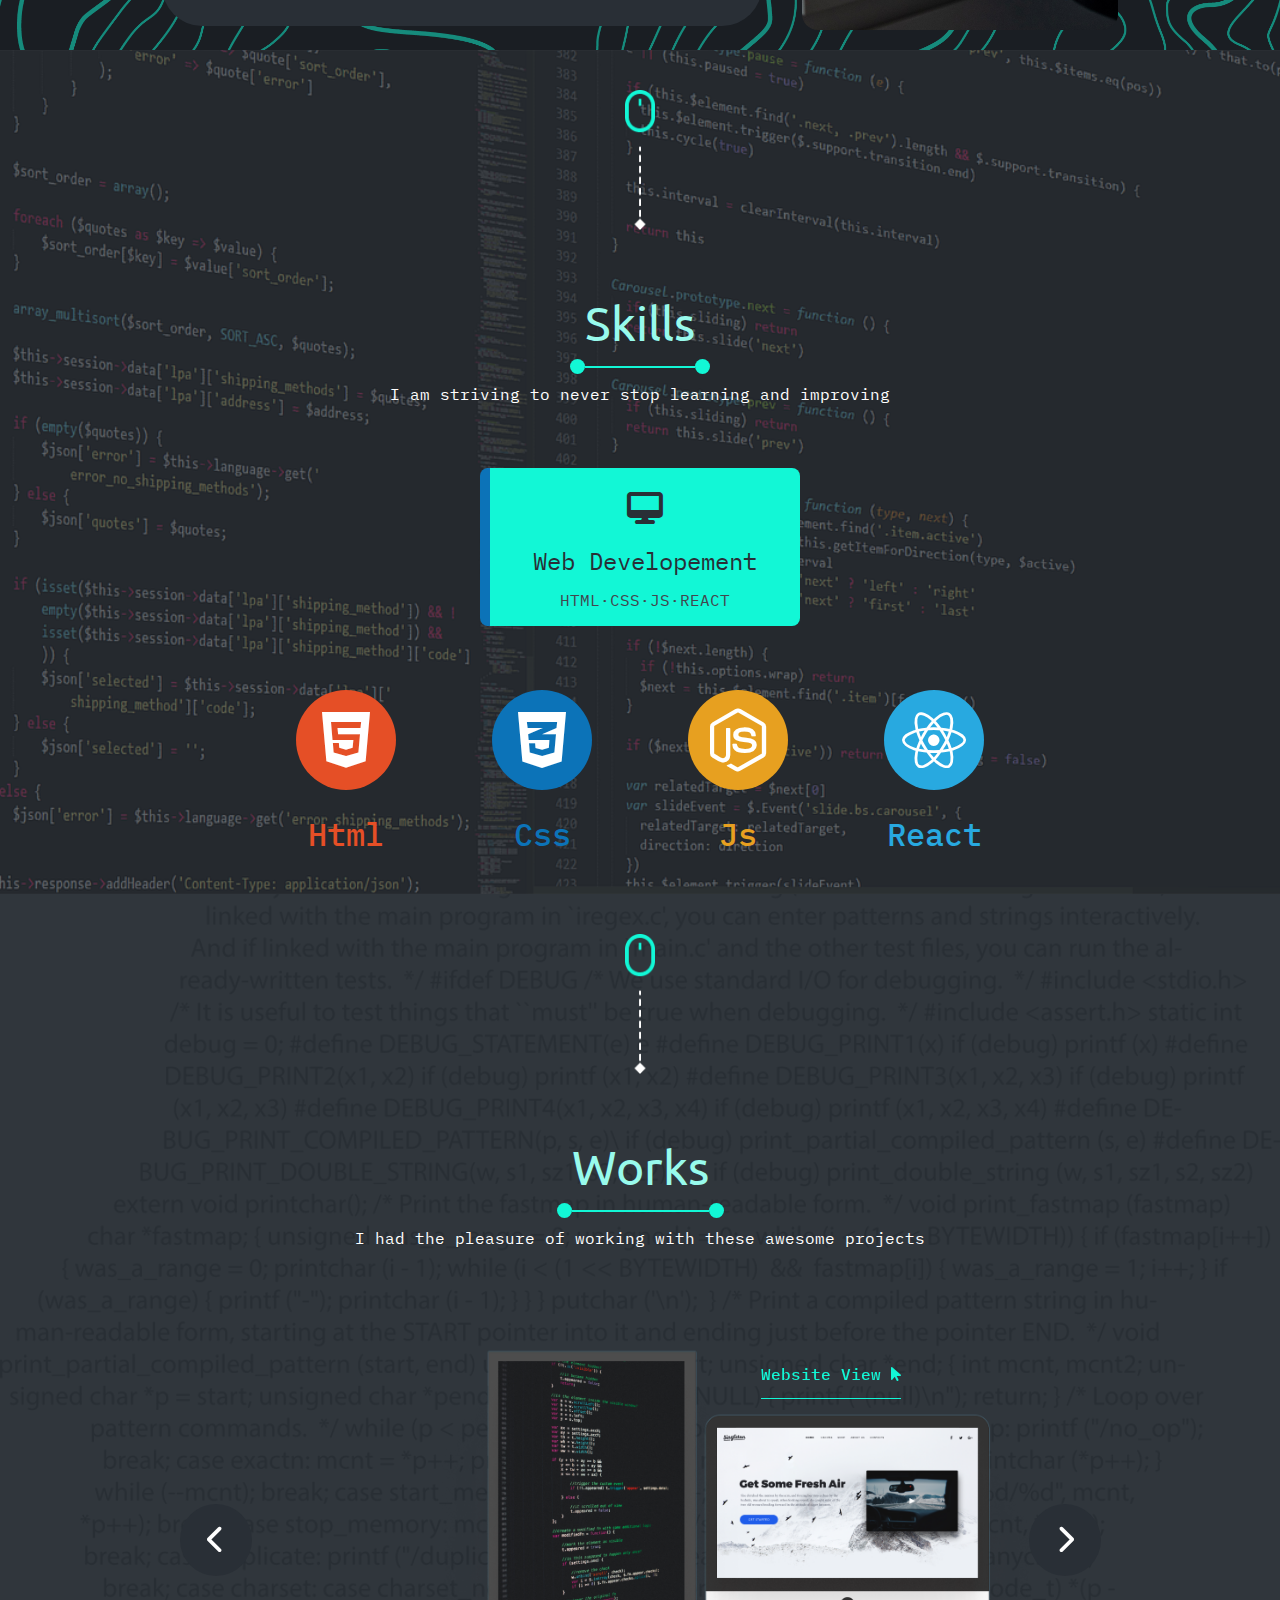
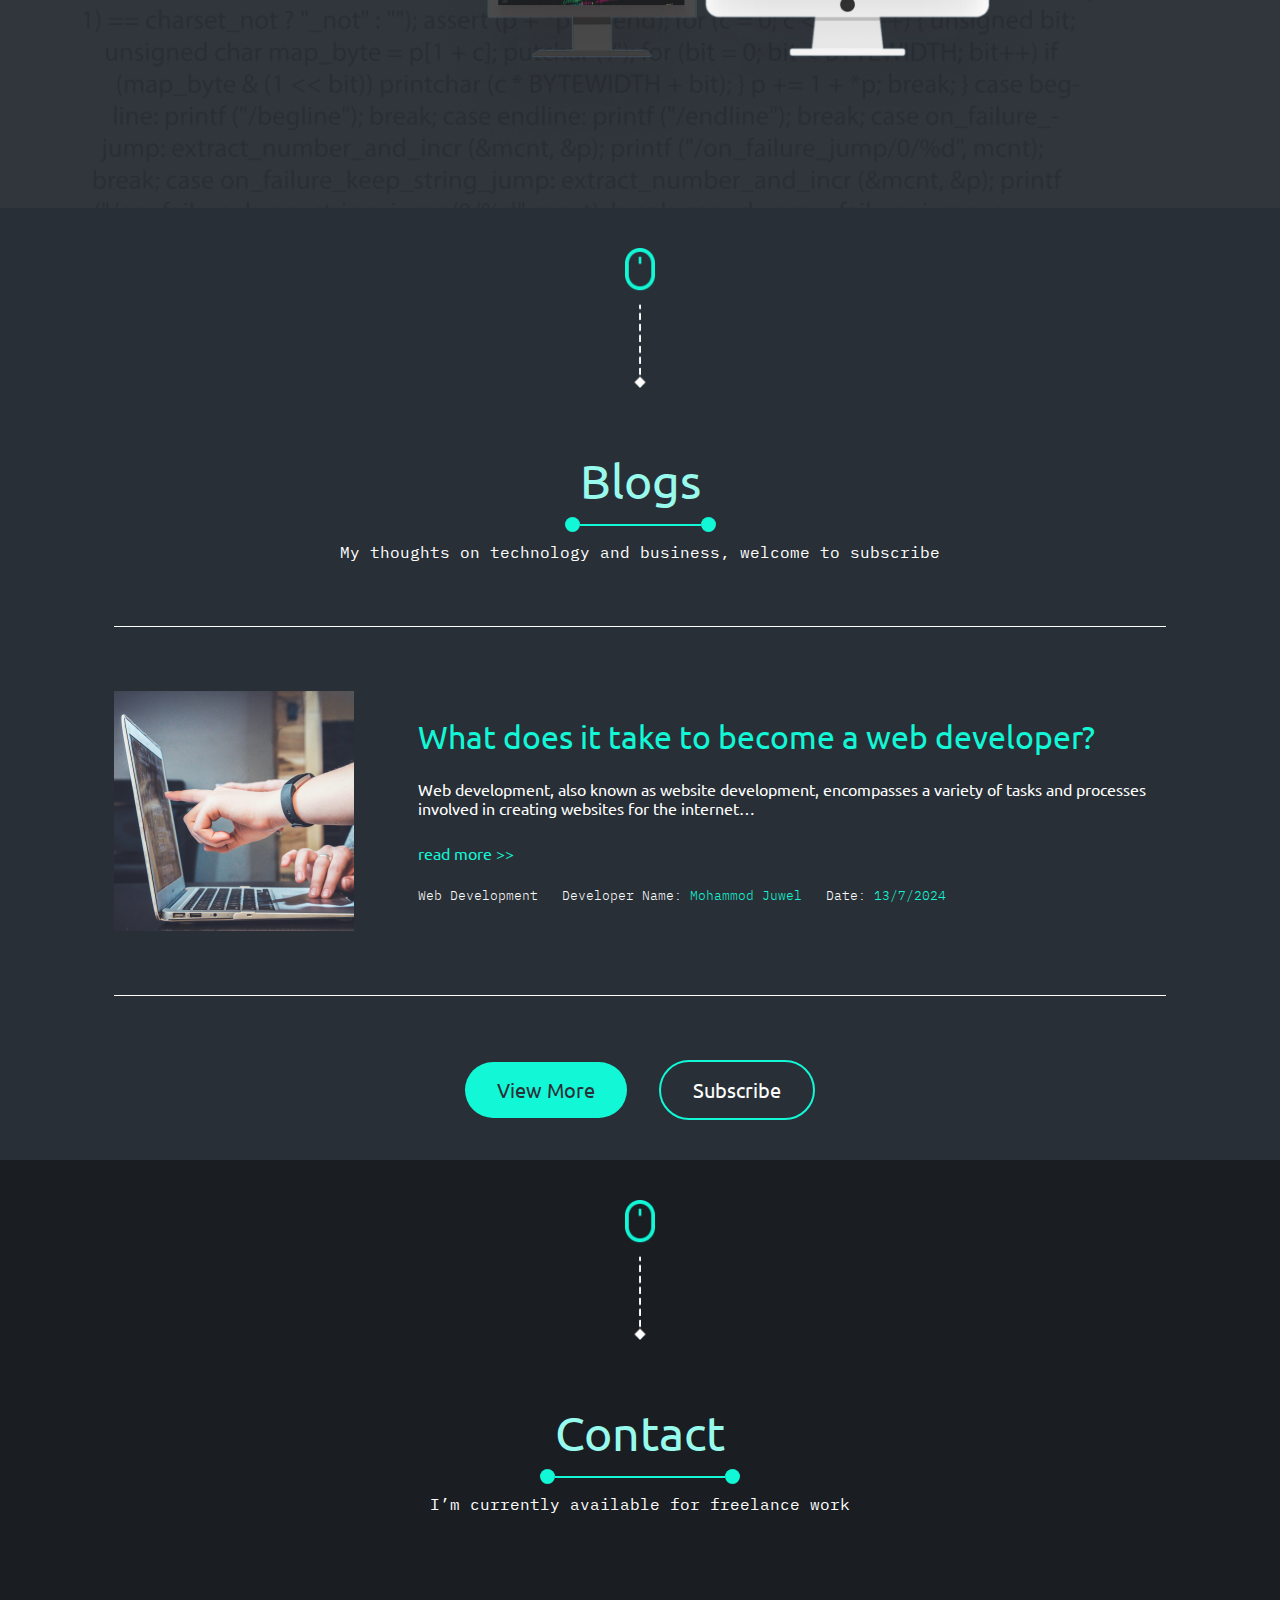
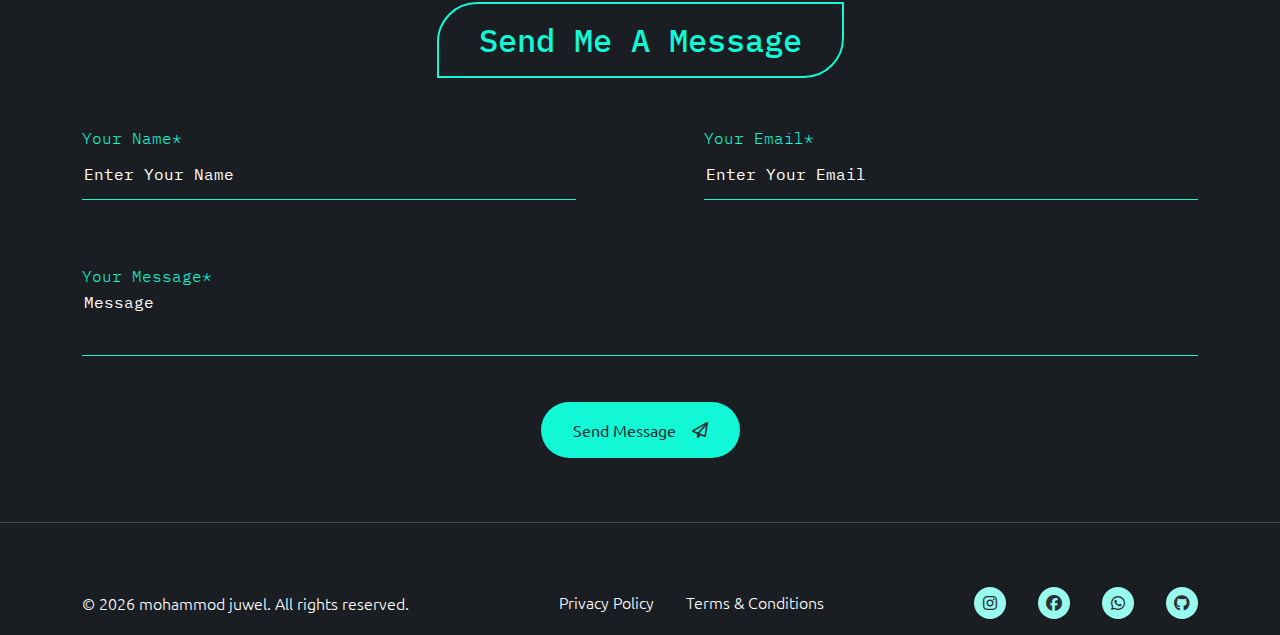
==== commit ba687ee1: "portifolio website all functionality created" ====
--- a/index.html
+++ b/index.html
@@ -20,7 +20,7 @@
             <button id="mobile_menu_close"><i class="fa-solid fa-xmark"></i></button>
             <nav>
                 <menu class="mobile_menu">
-                    <li><a href="index.html" class="nav_link">Home</a></li>
+                    <li><a href="/index.html" class="nav_link">Home</a></li>
                     <li><a href="blog.html" class="nav_link">Blogs</a></li>
                     <li><a href="article.html" class="nav_link">Aticle</a></li>
                     <li><a href="contact.html" class="nav_link">Contact</a></li>
@@ -43,15 +43,15 @@
         <div class="container">
             <div class="header_container d-flex align-items-center justify-content-between">
                 <div class="logo">
-                    <a href="/index.html">&lt;c/&gt <span>mohammod juwel</span></a>
+                    <a href="/">&lt;c/&gt <span>mohammod juwel</span></a>
                 </div>
                 <!-- desktop menu  -->
                 <nav class="d-none d-md-block">
                     <menu class="menu_items" id="menu_items">
-                        <li><a href="/" class="nav_link">Home</a></li>
-                        <li><a href="/blog.html" class="nav_link">Blogs</a></li>
-                        <li><a href="/article.html" class="nav_link">Article</a></li>
-                        <li><a href="/contact.html" class="nav_link">Contact</a></li>
+                        <li><a href="/index.html" class="nav_link">Home</a></li>
+                        <li><a href="blog.html" class="nav_link">Blogs</a></li>
+                        <li><a href="article.html" class="nav_link">Article</a></li>
+                        <li><a href="contact.html" class="nav_link">Contact</a></li>
                     </menu>
                 </nav>
         
